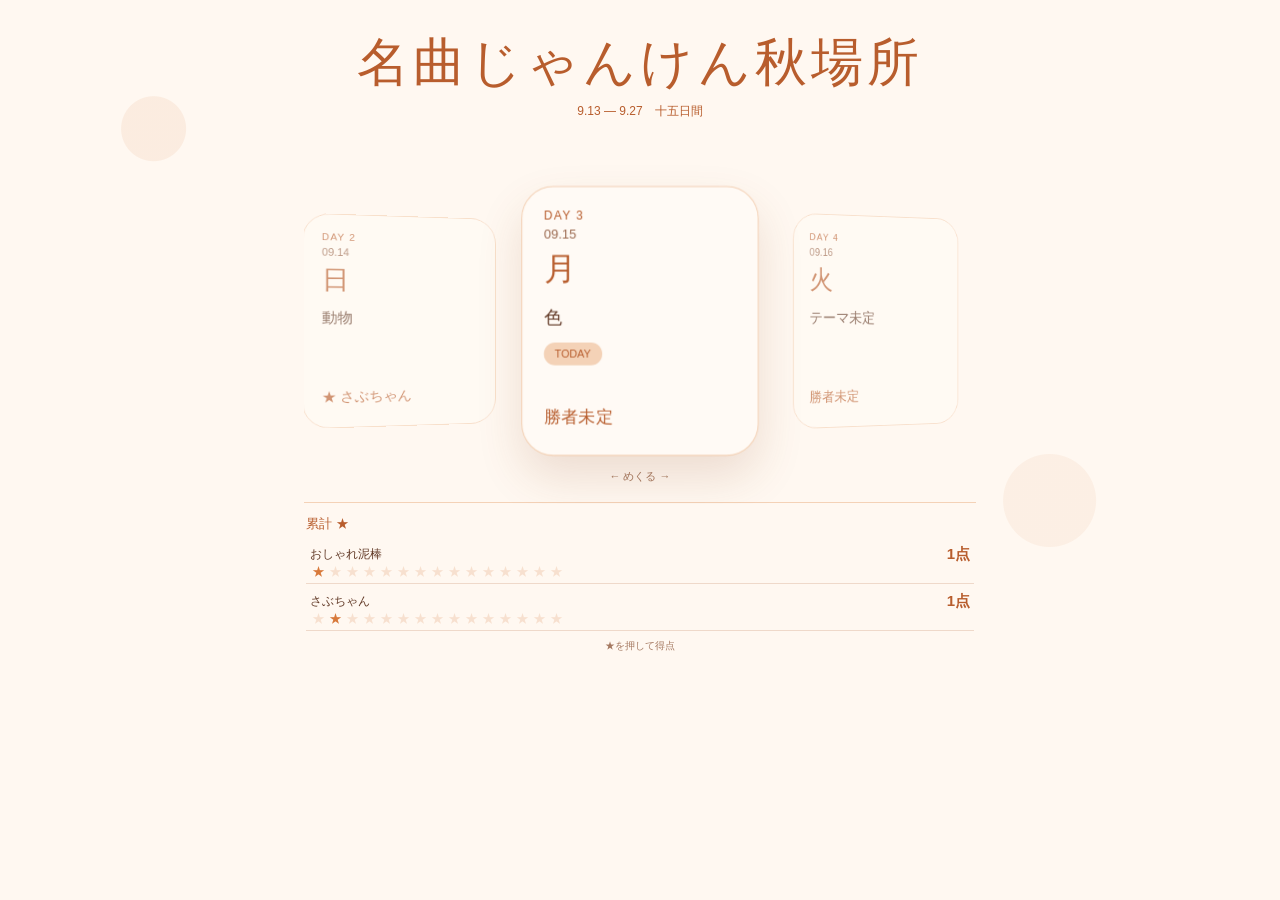
==== index.html @ 8433a8bd "ui: title as 名曲じゃんけん秋場所" ====
<!doctype html>
<html lang="ja">
<head>
<meta charset="utf-8"><meta name="viewport" content="width=device-width,initial-scale=1,viewport-fit=cover">
<meta name="theme-color" content="#d8793a"><link rel="manifest" href="./manifest.webmanifest">
<title>名曲じゃんけん秋場所</title>
<style>
:root{--kaki:#d8793a;--kaki2:#b85d2d;--kaki3:#f4d2b7;--paper:#fff8f1;--ink:#633b28}*{box-sizing:border-box}html,body{margin:0;min-height:100%;color:var(--ink);font-family:ui-rounded,"Hiragino Maru Gothic ProN","Yu Gothic",sans-serif;background:var(--paper)}body{background-image:radial-gradient(circle at 12% 18%,#d8793a18 0 32px,transparent 33px),radial-gradient(circle at 82% 70%,#d8793a12 0 46px,transparent 47px)}header{text-align:center;padding:28px 16px 8px}h1{margin:0;font-size:clamp(30px,7vw,52px);font-weight:400;letter-spacing:.08em;color:var(--kaki2)}header p{margin:5px 0;color:var(--kaki2);font-size:12px}.wrap{max-width:700px;margin:auto;padding:8px 14px 50px}.belt{display:flex;gap:18px;overflow-x:auto;scroll-snap-type:x mandatory;padding:55px calc(50% - 110px) 58px;scrollbar-width:none;perspective:900px;overscroll-behavior-x:contain}.belt::-webkit-scrollbar{display:none}.day{position:relative;flex:0 0 220px;height:250px;scroll-snap-align:center;border:1px solid var(--kaki3);border-radius:30px;background:#fffaf5;padding:20px;transform:scale(.66) rotateY(24deg);opacity:.35;transition:transform .4s cubic-bezier(.2,.8,.2,1),opacity .4s,box-shadow .4s;transform-origin:center}.day.active{transform:scale(1.08) rotateY(0deg);opacity:1;box-shadow:0 20px 42px #8b4a2828;z-index:3}.day.near{transform:scale(.84) rotateY(14deg);opacity:.65}.day.left{transform:scale(.72) rotateY(28deg);opacity:.42}.day.right{transform:scale(.72) rotateY(-28deg);opacity:.42}.daynum{font-size:11px;color:var(--kaki2);letter-spacing:.12em}.num{font-size:12px;color:#9c6a50;margin-top:5px}.date{font-size:30px;margin:5px 0;color:var(--kaki2)}.theme{font-size:17px;margin-top:12px}.winner{position:absolute;bottom:24px;color:var(--kaki2)}.badge{display:inline-block;margin-top:12px;padding:5px 10px;border-radius:99px;background:var(--kaki3);color:var(--kaki2);font-size:10px}.hint{text-align:center;font-size:11px;color:#a57961;margin-top:-35px}.panel{margin:18px 0 0;border-top:1px solid var(--kaki3);padding:12px 2px}.panel h2{font-size:13px;font-weight:500;margin:0 0 7px;color:var(--kaki2)}.score{display:flex;flex-direction:column;gap:3px}.person{display:grid;grid-template-columns:1fr auto;align-items:center;border-bottom:1px solid #efd9ca;padding:5px 4px;background:transparent}.top{display:contents}.name{font-size:12px}.total{font-size:15px;color:var(--kaki2)}.stars{grid-column:1 / -1;display:flex;gap:0;margin-top:1px}.star{border:0;background:none;color:var(--kaki);font-size:13px;line-height:1;padding:0 2px;cursor:pointer;opacity:.18}.star.on{opacity:1}.panel>.hint{margin-top:8px;font-size:10px}@media(max-width:600px){.belt{padding-left:calc(50% - 105px);padding-right:calc(50% - 105px)}.day{flex-basis:210px;height:235px}}
</style></head>
<body><header><h1>名曲じゃんけん秋場所</h1><p>9.13 — 9.27　十五日間</p></header>
<main class="wrap"><section><div class="belt" id="belt"></div><div class="hint">← めくる →</div></section><section class="panel"><h2>累計 ★</h2><div class="score" id="score"></div><div class="hint">★を押して得点</div></section></main>
<script>
const DAYURL='./data/days.csv',PARTURL='./data/participants.csv',STARURL='./data/stars.csv';let days=[],parts=[],stars=[];let today=new Date('2026-09-15T00:00:00+09:00');
function localDate(s){return new Date(s+'T00:00:00+09:00')}
function csv(t){const lines=t.trim().split(/\r?\n/);const keys=lines.shift().split(',');return lines.map(l=>{const v=l.split(',');return Object.fromEntries(keys.map((k,i)=>[k,v[i]??'']))})}
async function load(){const [d,p,s]=await Promise.all([fetch(DAYURL).then(r=>r.text()),fetch(PARTURL).then(r=>r.text()),fetch(STARURL).then(r=>r.text())]);days=csv(d);parts=csv(p);stars=csv(s).map(x=>({...x,points:+x.points}));render()}
function activeIndex(){return Math.max(0,Math.min(days.length-1,Math.round((today-localDate('2026-09-13'))/86400000)))}
function render(){const belt=document.querySelector('#belt');belt.innerHTML='';days.forEach((d,i)=>{const e=document.createElement('article');e.className='day';e.dataset.i=i;e.innerHTML=`<div class="daynum">DAY ${d.day}</div><div class="num">${d.date.slice(5).replace('-','.')}</div><div class="date">${localDate(d.date).toLocaleDateString('ja-JP',{weekday:'short'})}</div><div class="theme">${d.theme||'テーマ未定'}</div><div class="winner">${d.winner?'★ '+d.winner:'勝者未定'}</div>${i===activeIndex()?'<span class="badge">TODAY</span>':''}`;belt.append(e)});setupBelt();renderScores()}
function setupBelt(){const belt=document.querySelector('#belt');const cards=[...belt.children];const focus=()=>{const mid=belt.scrollLeft+belt.clientWidth/2;let best=0,dist=Infinity;cards.forEach((c,i)=>{const x=c.offsetLeft+c.offsetWidth/2,d=Math.abs(x-mid);if(d<dist){dist=d;best=i}});cards.forEach((c,i)=>{c.classList.toggle('active',i===best);c.classList.toggle('near',Math.abs(i-best)===1);c.classList.toggle('left',i<best-1);c.classList.toggle('right',i>best+1);if(i>=best-1&&i<=best+1)c.classList.remove('left','right')})};belt.addEventListener('scroll',()=>requestAnimationFrame(focus),{passive:true});setTimeout(()=>{cards[activeIndex()]?.scrollIntoView({behavior:'instant',inline:'center'});focus()},30)}
function renderScores(){const box=document.querySelector('#score');box.innerHTML='';const totals=parts.map(p=>{const mine=stars.filter(s=>s.participant_id===p.id&&s.points>0);return {...p,total:mine.reduce((a,s)=>a+s.points,0)}}).sort((a,b)=>b.total-a.total);totals.forEach(p=>{const el=document.createElement('div');el.className='person';const ss=days.map(d=>{const ok=localDate(d.date)>=localDate(p.joined)&&stars.some(s=>s.date===d.date&&s.participant_id===p.id&&s.points>0);return `<button class="star ${ok?'on':''}" data-id="${p.id}" data-date="${d.date}">★</button>`}).join('');el.innerHTML=`<div class="top"><span class="name">${p.name}</span><strong class="total">${p.total}点</strong></div><div class="stars">${ss}</div>`;box.append(el)});box.querySelectorAll('.star').forEach(b=>b.onclick=()=>toggleStar(b.dataset.id,b.dataset.date))}
function toggleStar(id,date){const idx=stars.findIndex(s=>s.participant_id===id&&s.date===date);if(idx>=0)stars[idx].points=stars[idx].points?0:1;else stars.push({participant_id:id,date,points:1});renderScores()}
if('serviceWorker'in navigator)navigator.serviceWorker.register('./sw.js');load();
</script></body></html>
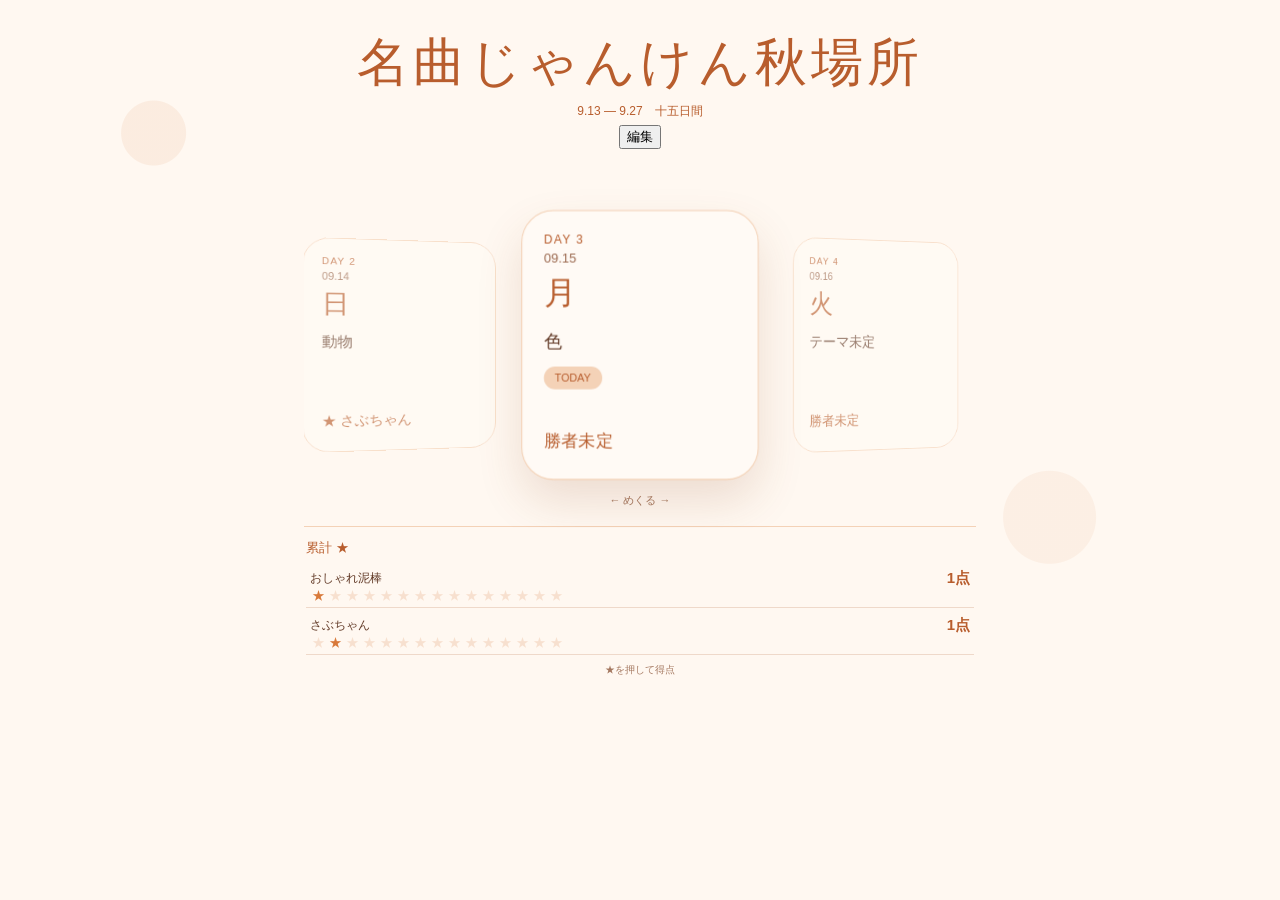
==== commit bfa68f2b: "feat: add editor UI" ====
--- a/index.html
+++ b/index.html
@@ -2,22 +2,24 @@
 <html lang="ja">
 <head>
 <meta charset="utf-8"><meta name="viewport" content="width=device-width,initial-scale=1,viewport-fit=cover">
-<meta name="theme-color" content="#d8793a"><link rel="manifest" href="./manifest.webmanifest">
+<meta name="theme-color" content="#d8793a"><link rel="manifest" href="./manifest.webmanifest"><link rel="stylesheet" href="./style.css">
 <title>名曲じゃんけん秋場所</title>
-<style>
-:root{--kaki:#d8793a;--kaki2:#b85d2d;--kaki3:#f4d2b7;--paper:#fff8f1;--ink:#633b28}*{box-sizing:border-box}html,body{margin:0;min-height:100%;color:var(--ink);font-family:ui-rounded,"Hiragino Maru Gothic ProN","Yu Gothic",sans-serif;background:var(--paper)}body{background-image:radial-gradient(circle at 12% 18%,#d8793a18 0 32px,transparent 33px),radial-gradient(circle at 82% 70%,#d8793a12 0 46px,transparent 47px)}header{text-align:center;padding:28px 16px 8px}h1{margin:0;font-size:clamp(30px,7vw,52px);font-weight:400;letter-spacing:.08em;color:var(--kaki2)}header p{margin:5px 0;color:var(--kaki2);font-size:12px}.wrap{max-width:700px;margin:auto;padding:8px 14px 50px}.belt{display:flex;gap:18px;overflow-x:auto;scroll-snap-type:x mandatory;padding:55px calc(50% - 110px) 58px;scrollbar-width:none;perspective:900px;overscroll-behavior-x:contain}.belt::-webkit-scrollbar{display:none}.day{position:relative;flex:0 0 220px;height:250px;scroll-snap-align:center;border:1px solid var(--kaki3);border-radius:30px;background:#fffaf5;padding:20px;transform:scale(.66) rotateY(24deg);opacity:.35;transition:transform .4s cubic-bezier(.2,.8,.2,1),opacity .4s,box-shadow .4s;transform-origin:center}.day.active{transform:scale(1.08) rotateY(0deg);opacity:1;box-shadow:0 20px 42px #8b4a2828;z-index:3}.day.near{transform:scale(.84) rotateY(14deg);opacity:.65}.day.left{transform:scale(.72) rotateY(28deg);opacity:.42}.day.right{transform:scale(.72) rotateY(-28deg);opacity:.42}.daynum{font-size:11px;color:var(--kaki2);letter-spacing:.12em}.num{font-size:12px;color:#9c6a50;margin-top:5px}.date{font-size:30px;margin:5px 0;color:var(--kaki2)}.theme{font-size:17px;margin-top:12px}.winner{position:absolute;bottom:24px;color:var(--kaki2)}.badge{display:inline-block;margin-top:12px;padding:5px 10px;border-radius:99px;background:var(--kaki3);color:var(--kaki2);font-size:10px}.hint{text-align:center;font-size:11px;color:#a57961;margin-top:-35px}.panel{margin:18px 0 0;border-top:1px solid var(--kaki3);padding:12px 2px}.panel h2{font-size:13px;font-weight:500;margin:0 0 7px;color:var(--kaki2)}.score{display:flex;flex-direction:column;gap:3px}.person{display:grid;grid-template-columns:1fr auto;align-items:center;border-bottom:1px solid #efd9ca;padding:5px 4px;background:transparent}.top{display:contents}.name{font-size:12px}.total{font-size:15px;color:var(--kaki2)}.stars{grid-column:1 / -1;display:flex;gap:0;margin-top:1px}.star{border:0;background:none;color:var(--kaki);font-size:13px;line-height:1;padding:0 2px;cursor:pointer;opacity:.18}.star.on{opacity:1}.panel>.hint{margin-top:8px;font-size:10px}@media(max-width:600px){.belt{padding-left:calc(50% - 105px);padding-right:calc(50% - 105px)}.day{flex-basis:210px;height:235px}}
-</style></head>
-<body><header><h1>名曲じゃんけん秋場所</h1><p>9.13 — 9.27　十五日間</p></header>
+</head>
+<body>
+<header><h1>名曲じゃんけん秋場所</h1><p>9.13 — 9.27　十五日間</p><button id="editOpen" class="edit-open">編集</button></header>
 <main class="wrap"><section><div class="belt" id="belt"></div><div class="hint">← めくる →</div></section><section class="panel"><h2>累計 ★</h2><div class="score" id="score"></div><div class="hint">★を押して得点</div></section></main>
-<script>
-const DAYURL='./data/days.csv',PARTURL='./data/participants.csv',STARURL='./data/stars.csv';let days=[],parts=[],stars=[];let today=new Date('2026-09-15T00:00:00+09:00');
-function localDate(s){return new Date(s+'T00:00:00+09:00')}
-function csv(t){const lines=t.trim().split(/\r?\n/);const keys=lines.shift().split(',');return lines.map(l=>{const v=l.split(',');return Object.fromEntries(keys.map((k,i)=>[k,v[i]??'']))})}
-async function load(){const [d,p,s]=await Promise.all([fetch(DAYURL).then(r=>r.text()),fetch(PARTURL).then(r=>r.text()),fetch(STARURL).then(r=>r.text())]);days=csv(d);parts=csv(p);stars=csv(s).map(x=>({...x,points:+x.points}));render()}
-function activeIndex(){return Math.max(0,Math.min(days.length-1,Math.round((today-localDate('2026-09-13'))/86400000)))}
-function render(){const belt=document.querySelector('#belt');belt.innerHTML='';days.forEach((d,i)=>{const e=document.createElement('article');e.className='day';e.dataset.i=i;e.innerHTML=`<div class="daynum">DAY ${d.day}</div><div class="num">${d.date.slice(5).replace('-','.')}</div><div class="date">${localDate(d.date).toLocaleDateString('ja-JP',{weekday:'short'})}</div><div class="theme">${d.theme||'テーマ未定'}</div><div class="winner">${d.winner?'★ '+d.winner:'勝者未定'}</div>${i===activeIndex()?'<span class="badge">TODAY</span>':''}`;belt.append(e)});setupBelt();renderScores()}
-function setupBelt(){const belt=document.querySelector('#belt');const cards=[...belt.children];const focus=()=>{const mid=belt.scrollLeft+belt.clientWidth/2;let best=0,dist=Infinity;cards.forEach((c,i)=>{const x=c.offsetLeft+c.offsetWidth/2,d=Math.abs(x-mid);if(d<dist){dist=d;best=i}});cards.forEach((c,i)=>{c.classList.toggle('active',i===best);c.classList.toggle('near',Math.abs(i-best)===1);c.classList.toggle('left',i<best-1);c.classList.toggle('right',i>best+1);if(i>=best-1&&i<=best+1)c.classList.remove('left','right')})};belt.addEventListener('scroll',()=>requestAnimationFrame(focus),{passive:true});setTimeout(()=>{cards[activeIndex()]?.scrollIntoView({behavior:'instant',inline:'center'});focus()},30)}
-function renderScores(){const box=document.querySelector('#score');box.innerHTML='';const totals=parts.map(p=>{const mine=stars.filter(s=>s.participant_id===p.id&&s.points>0);return {...p,total:mine.reduce((a,s)=>a+s.points,0)}}).sort((a,b)=>b.total-a.total);totals.forEach(p=>{const el=document.createElement('div');el.className='person';const ss=days.map(d=>{const ok=localDate(d.date)>=localDate(p.joined)&&stars.some(s=>s.date===d.date&&s.participant_id===p.id&&s.points>0);return `<button class="star ${ok?'on':''}" data-id="${p.id}" data-date="${d.date}">★</button>`}).join('');el.innerHTML=`<div class="top"><span class="name">${p.name}</span><strong class="total">${p.total}点</strong></div><div class="stars">${ss}</div>`;box.append(el)});box.querySelectorAll('.star').forEach(b=>b.onclick=()=>toggleStar(b.dataset.id,b.dataset.date))}
-function toggleStar(id,date){const idx=stars.findIndex(s=>s.participant_id===id&&s.date===date);if(idx>=0)stars[idx].points=stars[idx].points?0:1;else stars.push({participant_id:id,date,points:1});renderScores()}
-if('serviceWorker'in navigator)navigator.serviceWorker.register('./sw.js');load();
-</script></body></html>
+<div class="editor" id="editor" hidden>
+  <div class="editor-box">
+    <button id="editClose" class="close">×</button>
+    <h2>編集</h2>
+    <div id="login"><p>編集パスワード</p><input id="password" type="password" autocomplete="off" placeholder="pass"><button id="loginBtn">開く</button><p id="loginError" class="error"></p></div>
+    <div id="editForm" hidden>
+      <h3>十五日間</h3><div id="dayEdit"></div>
+      <h3>参加者</h3><div id="participantEdit"></div>
+      <div class="editor-actions"><button id="saveLocal">保存</button><button id="exportDays">days.csv</button><button id="exportParticipants">participants.csv</button><button id="exportStars">stars.csv</button></div>
+      <p class="editor-note">保存はこの端末のブラウザに反映します。GitHub上のCSVを直接変更する機能ではありません。</p>
+    </div>
+  </div>
+</div>
+<script src="./app.js"></script>
+</body></html>
--- a/style.css
+++ b/style.css
@@ -0,0 +1 @@
+:root{--kaki:#d8793a;--kaki2:#b85d2d;--kaki3:#f4d2b7;--paper:#fff8f1;--ink:#633b28}*{box-sizing:border-box}html,body{margin:0;min-height:100%;color:var(--ink);font-family:ui-rounded,"Hiragino Maru Gothic ProN","Yu Gothic",sans-serif;background:var(--paper)}body{background-image:radial-gradient(circle at 12% 18%,#d8793a18 0 32px,transparent 33px),radial-gradient(circle at 82% 70%,#d8793a12 0 46px,transparent 47px)}header{text-align:center;padding:28px 16px 8px}h1{margin:0;font-size:clamp(30px,7vw,52px);font-weight:400;letter-spacing:.08em;color:var(--kaki2)}header p{margin:5px 0;color:var(--kaki2);font-size:12px}.wrap{max-width:700px;margin:auto;padding:8px 14px 50px}.belt{display:flex;gap:18px;overflow-x:auto;scroll-snap-type:x mandatory;padding:55px calc(50% - 110px) 58px;scrollbar-width:none;perspective:900px;overscroll-behavior-x:contain}.belt::-webkit-scrollbar{display:none}.day{position:relative;flex:0 0 220px;height:250px;scroll-snap-align:center;border:1px solid var(--kaki3);border-radius:30px;background:#fffaf5;padding:20px;transform:scale(.66) rotateY(24deg);opacity:.35;transition:transform .4s cubic-bezier(.2,.8,.2,1),opacity .4s,box-shadow .4s;transform-origin:center}.day.active{transform:scale(1.08) rotateY(0deg);opacity:1;box-shadow:0 20px 42px #8b4a2828;z-index:3}.day.near{transform:scale(.84) rotateY(14deg);opacity:.65}.day.left{transform:scale(.72) rotateY(28deg);opacity:.42}.day.right{transform:scale(.72) rotateY(-28deg);opacity:.42}.daynum{font-size:11px;color:var(--kaki2);letter-spacing:.12em}.num{font-size:12px;color:#9c6a50;margin-top:5px}.date{font-size:30px;margin:5px 0;color:var(--kaki2)}.theme{font-size:17px;margin-top:12px}.winner{position:absolute;bottom:24px;color:var(--kaki2)}.badge{display:inline-block;margin-top:12px;padding:5px 10px;border-radius:99px;background:var(--kaki3);color:var(--kaki2);font-size:10px}.hint{text-align:center;font-size:11px;color:#a57961;margin-top:-35px}.panel{margin:18px 0 0;border-top:1px solid var(--kaki3);padding:12px 2px}.panel h2{font-size:13px;font-weight:500;margin:0 0 7px;color:var(--kaki2)}.score{display:flex;flex-direction:column;gap:3px}.person{display:grid;grid-template-columns:1fr auto;align-items:center;border-bottom:1px solid #efd9ca;padding:5px 4px;background:transparent}.top{display:contents}.name{font-size:12px}.total{font-size:15px;color:var(--kaki2)}.stars{grid-column:1 / -1;display:flex;gap:0;margin-top:1px}.star{border:0;background:none;color:var(--kaki);font-size:13px;line-height:1;padding:0 2px;cursor:pointer;opacity:.18}.star.on{opacity:1}.panel>.hint{margin-top:8px;font-size:10px}@media(max-width:600px){.belt{padding-left:calc(50% - 105px);padding-right:calc(50% - 105px)}.day{flex-basis:210px;height:235px}}
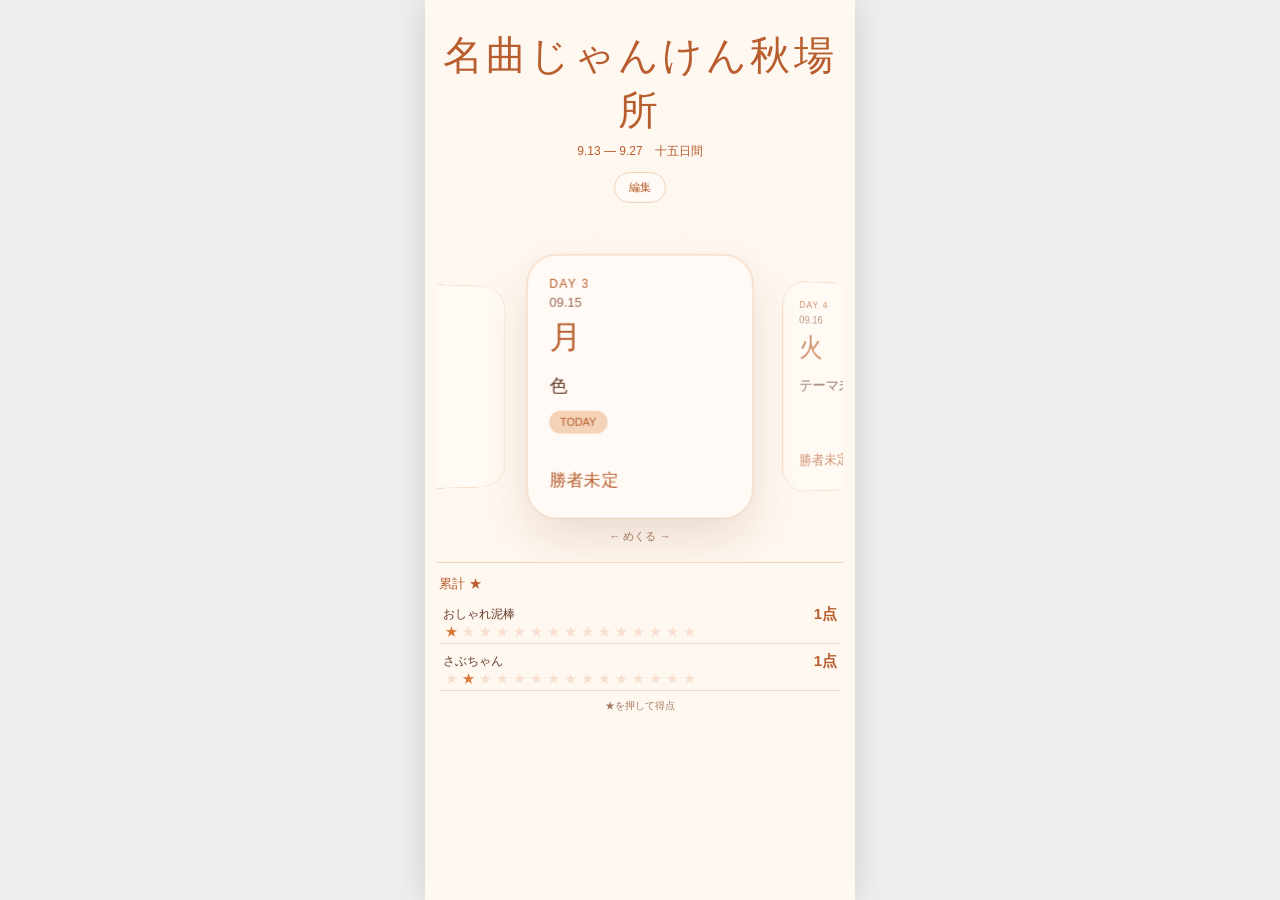
==== commit 49b2c6d8: "ui: mobile portrait site wrapper" ====
--- a/index.html
+++ b/index.html
@@ -5,21 +5,8 @@
 <meta name="theme-color" content="#d8793a"><link rel="manifest" href="./manifest.webmanifest"><link rel="stylesheet" href="./style.css">
 <title>名曲じゃんけん秋場所</title>
 </head>
-<body>
+<body><div class="site">
 <header><h1>名曲じゃんけん秋場所</h1><p>9.13 — 9.27　十五日間</p><button id="editOpen" class="edit-open">編集</button></header>
 <main class="wrap"><section><div class="belt" id="belt"></div><div class="hint">← めくる →</div></section><section class="panel"><h2>累計 ★</h2><div class="score" id="score"></div><div class="hint">★を押して得点</div></section></main>
-<div class="editor" id="editor" hidden>
-  <div class="editor-box">
-    <button id="editClose" class="close">×</button>
-    <h2>編集</h2>
-    <div id="login"><p>編集パスワード</p><input id="password" type="password" autocomplete="off" placeholder="pass"><button id="loginBtn">開く</button><p id="loginError" class="error"></p></div>
-    <div id="editForm" hidden>
-      <h3>十五日間</h3><div id="dayEdit"></div>
-      <h3>参加者</h3><div id="participantEdit"></div>
-      <div class="editor-actions"><button id="saveLocal">保存</button><button id="exportDays">days.csv</button><button id="exportParticipants">participants.csv</button><button id="exportStars">stars.csv</button></div>
-      <p class="editor-note">保存はこの端末のブラウザに反映します。GitHub上のCSVを直接変更する機能ではありません。</p>
-    </div>
-  </div>
-</div>
-<script src="./app.js"></script>
-</body></html>
+<div class="editor" id="editor" hidden><div class="editor-box"><button id="editClose" class="close">×</button><h2>編集</h2><div id="login"><p>編集パスワード</p><input id="password" type="password" autocomplete="off" placeholder="pass"><button id="loginBtn">開く</button><p id="loginError" class="error"></p></div><div id="editForm" hidden><h3>十五日間</h3><div id="dayEdit"></div><h3>参加者</h3><div id="participantEdit"></div><div class="editor-actions"><button id="saveLocal">保存</button><button id="exportDays">days.csv</button><button id="exportParticipants">participants.csv</button><button id="exportStars">stars.csv</button></div><p class="editor-note">保存はこの端末のブラウザに反映します。GitHub上のCSVを直接変更する機能ではありません。</p></div></div></div>
+</div><script src="./app.js"></script></body></html>
--- a/style.css
+++ b/style.css
@@ -1 +1 @@
-:root{--kaki:#d8793a;--kaki2:#b85d2d;--kaki3:#f4d2b7;--paper:#fff8f1;--ink:#633b28}*{box-sizing:border-box}html,body{margin:0;min-height:100%;color:var(--ink);font-family:ui-rounded,"Hiragino Maru Gothic ProN","Yu Gothic",sans-serif;background:var(--paper)}body{background-image:radial-gradient(circle at 12% 18%,#d8793a18 0 32px,transparent 33px),radial-gradient(circle at 82% 70%,#d8793a12 0 46px,transparent 47px)}header{text-align:center;padding:28px 16px 8px}h1{margin:0;font-size:clamp(30px,7vw,52px);font-weight:400;letter-spacing:.08em;color:var(--kaki2)}header p{margin:5px 0;color:var(--kaki2);font-size:12px}.wrap{max-width:700px;margin:auto;padding:8px 14px 50px}.belt{display:flex;gap:18px;overflow-x:auto;scroll-snap-type:x mandatory;padding:55px calc(50% - 110px) 58px;scrollbar-width:none;perspective:900px;overscroll-behavior-x:contain}.belt::-webkit-scrollbar{display:none}.day{position:relative;flex:0 0 220px;height:250px;scroll-snap-align:center;border:1px solid var(--kaki3);border-radius:30px;background:#fffaf5;padding:20px;transform:scale(.66) rotateY(24deg);opacity:.35;transition:transform .4s cubic-bezier(.2,.8,.2,1),opacity .4s,box-shadow .4s;transform-origin:center}.day.active{transform:scale(1.08) rotateY(0deg);opacity:1;box-shadow:0 20px 42px #8b4a2828;z-index:3}.day.near{transform:scale(.84) rotateY(14deg);opacity:.65}.day.left{transform:scale(.72) rotateY(28deg);opacity:.42}.day.right{transform:scale(.72) rotateY(-28deg);opacity:.42}.daynum{font-size:11px;color:var(--kaki2);letter-spacing:.12em}.num{font-size:12px;color:#9c6a50;margin-top:5px}.date{font-size:30px;margin:5px 0;color:var(--kaki2)}.theme{font-size:17px;margin-top:12px}.winner{position:absolute;bottom:24px;color:var(--kaki2)}.badge{display:inline-block;margin-top:12px;padding:5px 10px;border-radius:99px;background:var(--kaki3);color:var(--kaki2);font-size:10px}.hint{text-align:center;font-size:11px;color:#a57961;margin-top:-35px}.panel{margin:18px 0 0;border-top:1px solid var(--kaki3);padding:12px 2px}.panel h2{font-size:13px;font-weight:500;margin:0 0 7px;color:var(--kaki2)}.score{display:flex;flex-direction:column;gap:3px}.person{display:grid;grid-template-columns:1fr auto;align-items:center;border-bottom:1px solid #efd9ca;padding:5px 4px;background:transparent}.top{display:contents}.name{font-size:12px}.total{font-size:15px;color:var(--kaki2)}.stars{grid-column:1 / -1;display:flex;gap:0;margin-top:1px}.star{border:0;background:none;color:var(--kaki);font-size:13px;line-height:1;padding:0 2px;cursor:pointer;opacity:.18}.star.on{opacity:1}.panel>.hint{margin-top:8px;font-size:10px}@media(max-width:600px){.belt{padding-left:calc(50% - 105px);padding-right:calc(50% - 105px)}.day{flex-basis:210px;height:235px}}+:root{--kaki:#d8793a;--kaki2:#b85d2d;--kaki3:#f4d2b7;--paper:#fff8f1;--ink:#633b28}*{box-sizing:border-box}html,body{margin:0;min-height:100%;color:var(--ink);font-family:ui-rounded,"Hiragino Maru Gothic ProN","Yu Gothic",sans-serif;background:#eee}body{min-height:100vh;background:#eee}.site{width:100%;max-width:430px;min-height:100vh;margin:0 auto;background:var(--paper);box-shadow:0 0 30px #0002;overflow:hidden}header{text-align:center;padding:28px 16px 8px}h1{margin:0;font-size:clamp(30px,8vw,40px);font-weight:400;letter-spacing:.08em;color:var(--kaki2)}header p{margin:5px 0;color:var(--kaki2);font-size:12px}.edit-open,.editor button{border:1px solid var(--kaki3);border-radius:99px;background:#fffaf5;color:var(--kaki2);padding:7px 14px;cursor:pointer}.edit-open{margin-top:7px;font-size:11px}.wrap{width:100%;margin:auto;padding:8px 12px 50px}.belt{display:flex;gap:14px;overflow-x:auto;scroll-snap-type:x mandatory;padding:45px calc(50% - 105px) 52px;scrollbar-width:none;perspective:900px;overscroll-behavior-x:contain}.belt::-webkit-scrollbar{display:none}.day{position:relative;flex:0 0 210px;height:245px;scroll-snap-align:center;border:1px solid var(--kaki3);border-radius:28px;background:#fffaf5;padding:20px;transform:scale(.66) rotateY(24deg);opacity:.35;transition:transform .4s cubic-bezier(.2,.8,.2,1),opacity .4s,box-shadow .4s;transform-origin:center}.day.active{transform:scale(1.08) rotateY(0);opacity:1;box-shadow:0 20px 42px #8b4a2828;z-index:3}.day.near{transform:scale(.84) rotateY(14deg);opacity:.65}.day.left{transform:scale(.72) rotateY(28deg);opacity:.42}.day.right{transform:scale(.72) rotateY(-28deg);opacity:.42}.daynum{font-size:11px;color:var(--kaki2);letter-spacing:.12em}.num{font-size:12px;color:#9c6a50;margin-top:5px}.date{font-size:30px;margin:5px 0;color:var(--kaki2)}.theme{font-size:17px;margin-top:12px}.winner{position:absolute;bottom:24px;color:var(--kaki2)}.badge{display:inline-block;margin-top:12px;padding:5px 10px;border-radius:99px;background:var(--kaki3);color:var(--kaki2);font-size:10px}.hint{text-align:center;font-size:11px;color:#a57961;margin-top:-32px}.panel{margin:18px 0 0;border-top:1px solid var(--kaki3);padding:12px 2px}.panel h2{font-size:13px;font-weight:500;margin:0 0 7px;color:var(--kaki2)}.score{display:flex;flex-direction:column;gap:3px}.person{display:grid;grid-template-columns:1fr auto;align-items:center;border-bottom:1px solid #efd9ca;padding:5px 4px;background:transparent}.top{display:contents}.name{font-size:12px}.total{font-size:15px;color:var(--kaki2)}.stars{grid-column:1 / -1;display:flex;gap:0;margin-top:1px}.star{border:0;background:none;color:var(--kaki);font-size:13px;line-height:1;padding:0 2px;cursor:pointer;opacity:.18}.star.on{opacity:1}.panel>.hint{margin-top:8px;font-size:10px}.editor{position:fixed;inset:0;z-index:20;background:#633b2866;display:flex;align-items:flex-start;justify-content:center;padding:20px 10px;overflow:auto}.editor[hidden]{display:none}.editor-box{position:relative;width:min(430px,100%);max-height:calc(100vh - 40px);overflow:auto;border-radius:24px;background:var(--paper);padding:24px 14px 30px;box-shadow:0 20px 60px #633b2844}.editor-box h2{margin:0 0 16px;color:var(--kaki2)}.editor-box h3{font-size:14px;color:var(--kaki2);border-bottom:1px solid var(--kaki3);padding-bottom:5px}.close{position:absolute;right:14px;top:12px;font-size:20px!important;padding:2px 10px!important}.edit-row{display:grid;grid-template-columns:42px 125px 1fr 1fr;gap:5px;margin:5px 0}.edit-row input{min-width:0;border:1px solid var(--kaki3);border-radius:8px;padding:7px;background:#fffaf5;color:var(--ink)}.edit-row .small{font-size:11px;padding-top:8px}.participant-row{display:grid;grid-template-columns:35px 1fr 135px;gap:5px;margin:5px 0}.participant-row input{min-width:0;border:1px solid var(--kaki3);border-radius:8px;padding:7px;background:#fffaf5;color:var(--ink)}.editor-actions{display:flex;flex-wrap:wrap;gap:6px;margin-top:18px}.editor-note{font-size:10px;color:#9c6a50;line-height:1.6}.error{color:var(--kaki2);font-size:11px}@media(max-width:430px){body{background:var(--paper)}.site{box-shadow:none}}
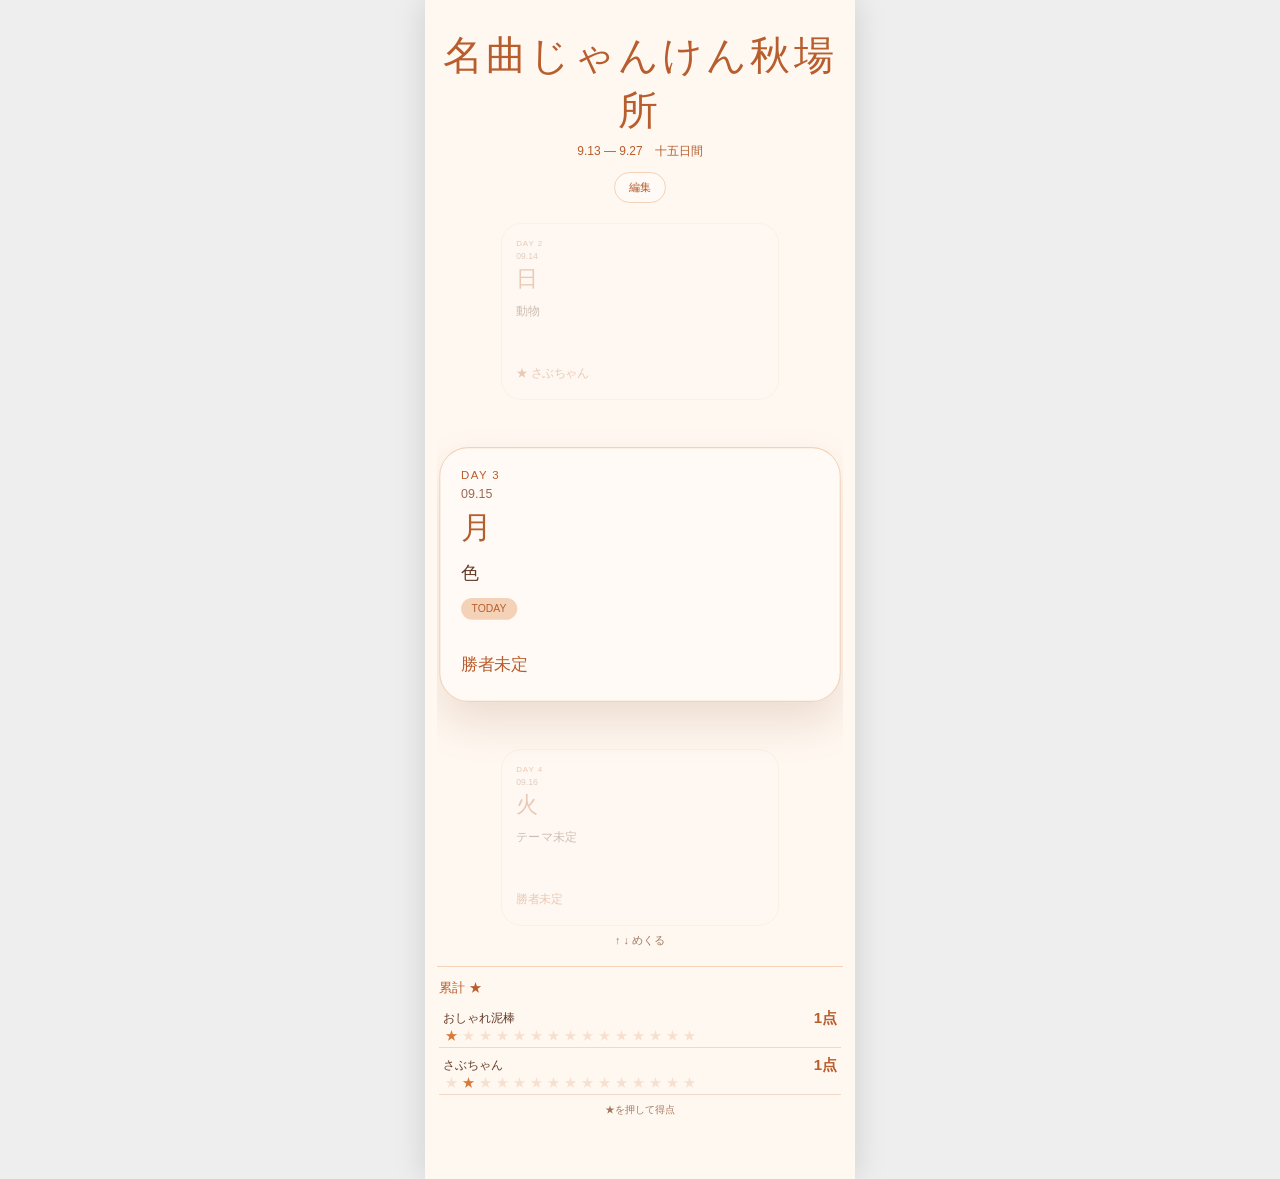
==== commit 4683494f: "design: make theme the visual focus" ====
--- a/index.html
+++ b/index.html
@@ -7,6 +7,6 @@
 </head>
 <body><div class="site">
 <header><h1>名曲じゃんけん秋場所</h1><p>9.13 — 9.27　十五日間</p><button id="editOpen" class="edit-open">編集</button></header>
-<main class="wrap"><section><div class="belt" id="belt"></div><div class="hint">← めくる →</div></section><section class="panel"><h2>累計 ★</h2><div class="score" id="score"></div><div class="hint">★を押して得点</div></section></main>
+<main class="wrap"><section><div class="belt" id="belt"></div><div class="hint">↑ ↓ めくる</div></section><section class="panel"><h2>累計 ★</h2><div class="score" id="score"></div><div class="hint">★を押して得点</div></section></main>
 <div class="editor" id="editor" hidden><div class="editor-box"><button id="editClose" class="close">×</button><h2>編集</h2><div id="login"><p>編集パスワード</p><input id="password" type="password" autocomplete="off" placeholder="pass"><button id="loginBtn">開く</button><p id="loginError" class="error"></p></div><div id="editForm" hidden><h3>十五日間</h3><div id="dayEdit"></div><h3>参加者</h3><div id="participantEdit"></div><div class="editor-actions"><button id="saveLocal">保存</button><button id="exportDays">days.csv</button><button id="exportParticipants">participants.csv</button><button id="exportStars">stars.csv</button></div><p class="editor-note">保存はこの端末のブラウザに反映します。GitHub上のCSVを直接変更する機能ではありません。</p></div></div></div>
 </div><script src="./app.js"></script></body></html>
--- a/style.css
+++ b/style.css
@@ -1 +1 @@
-:root{--kaki:#d8793a;--kaki2:#b85d2d;--kaki3:#f4d2b7;--paper:#fff8f1;--ink:#633b28}*{box-sizing:border-box}html,body{margin:0;min-height:100%;color:var(--ink);font-family:ui-rounded,"Hiragino Maru Gothic ProN","Yu Gothic",sans-serif;background:#eee}body{min-height:100vh;background:#eee}.site{width:100%;max-width:430px;min-height:100vh;margin:0 auto;background:var(--paper);box-shadow:0 0 30px #0002;overflow:hidden}header{text-align:center;padding:28px 16px 8px}h1{margin:0;font-size:clamp(30px,8vw,40px);font-weight:400;letter-spacing:.08em;color:var(--kaki2)}header p{margin:5px 0;color:var(--kaki2);font-size:12px}.edit-open,.editor button{border:1px solid var(--kaki3);border-radius:99px;background:#fffaf5;color:var(--kaki2);padding:7px 14px;cursor:pointer}.edit-open{margin-top:7px;font-size:11px}.wrap{width:100%;margin:auto;padding:8px 12px 50px}.belt{display:flex;gap:14px;overflow-x:auto;scroll-snap-type:x mandatory;padding:45px calc(50% - 105px) 52px;scrollbar-width:none;perspective:900px;overscroll-behavior-x:contain}.belt::-webkit-scrollbar{display:none}.day{position:relative;flex:0 0 210px;height:245px;scroll-snap-align:center;border:1px solid var(--kaki3);border-radius:28px;background:#fffaf5;padding:20px;transform:scale(.66) rotateY(24deg);opacity:.35;transition:transform .4s cubic-bezier(.2,.8,.2,1),opacity .4s,box-shadow .4s;transform-origin:center}.day.active{transform:scale(1.08) rotateY(0);opacity:1;box-shadow:0 20px 42px #8b4a2828;z-index:3}.day.near{transform:scale(.84) rotateY(14deg);opacity:.65}.day.left{transform:scale(.72) rotateY(28deg);opacity:.42}.day.right{transform:scale(.72) rotateY(-28deg);opacity:.42}.daynum{font-size:11px;color:var(--kaki2);letter-spacing:.12em}.num{font-size:12px;color:#9c6a50;margin-top:5px}.date{font-size:30px;margin:5px 0;color:var(--kaki2)}.theme{font-size:17px;margin-top:12px}.winner{position:absolute;bottom:24px;color:var(--kaki2)}.badge{display:inline-block;margin-top:12px;padding:5px 10px;border-radius:99px;background:var(--kaki3);color:var(--kaki2);font-size:10px}.hint{text-align:center;font-size:11px;color:#a57961;margin-top:-32px}.panel{margin:18px 0 0;border-top:1px solid var(--kaki3);padding:12px 2px}.panel h2{font-size:13px;font-weight:500;margin:0 0 7px;color:var(--kaki2)}.score{display:flex;flex-direction:column;gap:3px}.person{display:grid;grid-template-columns:1fr auto;align-items:center;border-bottom:1px solid #efd9ca;padding:5px 4px;background:transparent}.top{display:contents}.name{font-size:12px}.total{font-size:15px;color:var(--kaki2)}.stars{grid-column:1 / -1;display:flex;gap:0;margin-top:1px}.star{border:0;background:none;color:var(--kaki);font-size:13px;line-height:1;padding:0 2px;cursor:pointer;opacity:.18}.star.on{opacity:1}.panel>.hint{margin-top:8px;font-size:10px}.editor{position:fixed;inset:0;z-index:20;background:#633b2866;display:flex;align-items:flex-start;justify-content:center;padding:20px 10px;overflow:auto}.editor[hidden]{display:none}.editor-box{position:relative;width:min(430px,100%);max-height:calc(100vh - 40px);overflow:auto;border-radius:24px;background:var(--paper);padding:24px 14px 30px;box-shadow:0 20px 60px #633b2844}.editor-box h2{margin:0 0 16px;color:var(--kaki2)}.editor-box h3{font-size:14px;color:var(--kaki2);border-bottom:1px solid var(--kaki3);padding-bottom:5px}.close{position:absolute;right:14px;top:12px;font-size:20px!important;padding:2px 10px!important}.edit-row{display:grid;grid-template-columns:42px 125px 1fr 1fr;gap:5px;margin:5px 0}.edit-row input{min-width:0;border:1px solid var(--kaki3);border-radius:8px;padding:7px;background:#fffaf5;color:var(--ink)}.edit-row .small{font-size:11px;padding-top:8px}.participant-row{display:grid;grid-template-columns:35px 1fr 135px;gap:5px;margin:5px 0}.participant-row input{min-width:0;border:1px solid var(--kaki3);border-radius:8px;padding:7px;background:#fffaf5;color:var(--ink)}.editor-actions{display:flex;flex-wrap:wrap;gap:6px;margin-top:18px}.editor-note{font-size:10px;color:#9c6a50;line-height:1.6}.error{color:var(--kaki2);font-size:11px}@media(max-width:430px){body{background:var(--paper)}.site{box-shadow:none}}+:root{--kaki:#d8793a;--kaki2:#b85d2d;--kaki3:#f4d2b7;--paper:#fff8f1;--ink:#633b28}*{box-sizing:border-box}html,body{margin:0;min-height:100%;color:var(--ink);font-family:ui-rounded,"Hiragino Maru Gothic ProN","Yu Gothic",sans-serif;background:#eee}body{min-height:100vh;background:#eee}.site{width:100%;max-width:430px;min-height:100vh;margin:0 auto;background:var(--paper);box-shadow:0 0 30px #0002;overflow:hidden}header{text-align:center;padding:28px 16px 8px}h1{margin:0;font-size:clamp(30px,8vw,40px);font-weight:400;letter-spacing:.08em;color:var(--kaki2)}header p{margin:5px 0;color:var(--kaki2);font-size:12px}.edit-open,.editor button{border:1px solid var(--kaki3);border-radius:99px;background:#fffaf5;color:var(--kaki2);padding:7px 14px;cursor:pointer}.edit-open{margin-top:7px;font-size:11px}.wrap{width:100%;margin:auto;padding:8px 12px 50px}.belt{position:relative;display:flex;flex-direction:column;gap:18px;height:calc(100vh - 190px);min-height:430px;overflow-y:auto;overflow-x:hidden;scroll-snap-type:y mandatory;padding:calc(50% - 100px) 10px;scrollbar-width:none;overscroll-behavior-y:contain;touch-action:pan-y}.belt::-webkit-scrollbar{display:none}.day{position:relative;flex:0 0 245px;width:100%;scroll-snap-align:center;border:1px solid var(--kaki3);border-radius:28px;background:#fffaf5;padding:20px;transform:scale(.72) translateY(0);opacity:.3;transition:transform .35s cubic-bezier(.2,.8,.2,1),opacity .35s,box-shadow .35s;transform-origin:center;cursor:grab;user-select:none;-webkit-user-select:none}.dragging .day{cursor:grabbing}.day.active{transform:scale(1.04);opacity:1;box-shadow:0 20px 42px #8b4a2828;z-index:3}.day.near{transform:scale(.86);opacity:.62}.day.left,.day.right{transform:scale(.72);opacity:.32}.daynum{font-size:11px;color:var(--kaki2);letter-spacing:.12em}.num{font-size:12px;color:#9c6a50;margin-top:5px}.date{font-size:30px;margin:5px 0;color:var(--kaki2)}.theme{font-size:17px;margin-top:12px}.winner{position:absolute;bottom:24px;color:var(--kaki2)}.badge{display:inline-block;margin-top:12px;padding:5px 10px;border-radius:99px;background:var(--kaki3);color:var(--kaki2);font-size:10px}.hint{text-align:center;font-size:11px;color:#a57961;margin-top:4px}.panel{margin:18px 0 0;border-top:1px solid var(--kaki3);padding:12px 2px}.panel h2{font-size:13px;font-weight:500;margin:0 0 7px;color:var(--kaki2)}.score{display:flex;flex-direction:column;gap:3px}.person{display:grid;grid-template-columns:1fr auto;align-items:center;border-bottom:1px solid #efd9ca;padding:5px 4px;background:transparent}.top{display:contents}.name{font-size:12px}.total{font-size:15px;color:var(--kaki2)}.stars{grid-column:1 / -1;display:flex;gap:0;margin-top:1px}.star{border:0;background:none;color:var(--kaki);font-size:13px;line-height:1;padding:0 2px;cursor:pointer;opacity:.18}.star.on{opacity:1}.panel>.hint{margin-top:8px;font-size:10px}.editor{position:fixed;inset:0;z-index:20;background:#633b2866;display:flex;align-items:flex-start;justify-content:center;padding:20px 10px;overflow:auto}.editor[hidden]{display:none}.editor-box{position:relative;width:min(430px,100%);max-height:calc(100vh - 40px);overflow:auto;border-radius:24px;background:var(--paper);padding:24px 14px 30px;box-shadow:0 20px 60px #633b2844}.editor-box h2{margin:0 0 16px;color:var(--kaki2)}.editor-box h3{font-size:14px;color:var(--kaki2);border-bottom:1px solid var(--kaki3);padding-bottom:5px}.close{position:absolute;right:14px;top:12px;font-size:20px!important;padding:2px 10px!important}.edit-row{display:grid;grid-template-columns:42px 125px 1fr 1fr;gap:5px;margin:5px 0}.edit-row input{min-width:0;border:1px solid var(--kaki3);border-radius:8px;padding:7px;background:#fffaf5;color:var(--ink)}.edit-row .small{font-size:11px;padding-top:8px}.participant-row{display:grid;grid-template-columns:35px 1fr 135px;gap:5px;margin:5px 0}.participant-row input{min-width:0;border:1px solid var(--kaki3);border-radius:8px;padding:7px;background:#fffaf5;color:var(--ink)}.editor-actions{display:flex;flex-wrap:wrap;gap:6px;margin-top:18px}.editor-note{font-size:10px;color:#9c6a50;line-height:1.6}.error{color:var(--kaki2);font-size:11px}@media(max-width:430px){body{background:var(--paper)}.site{box-shadow:none}}
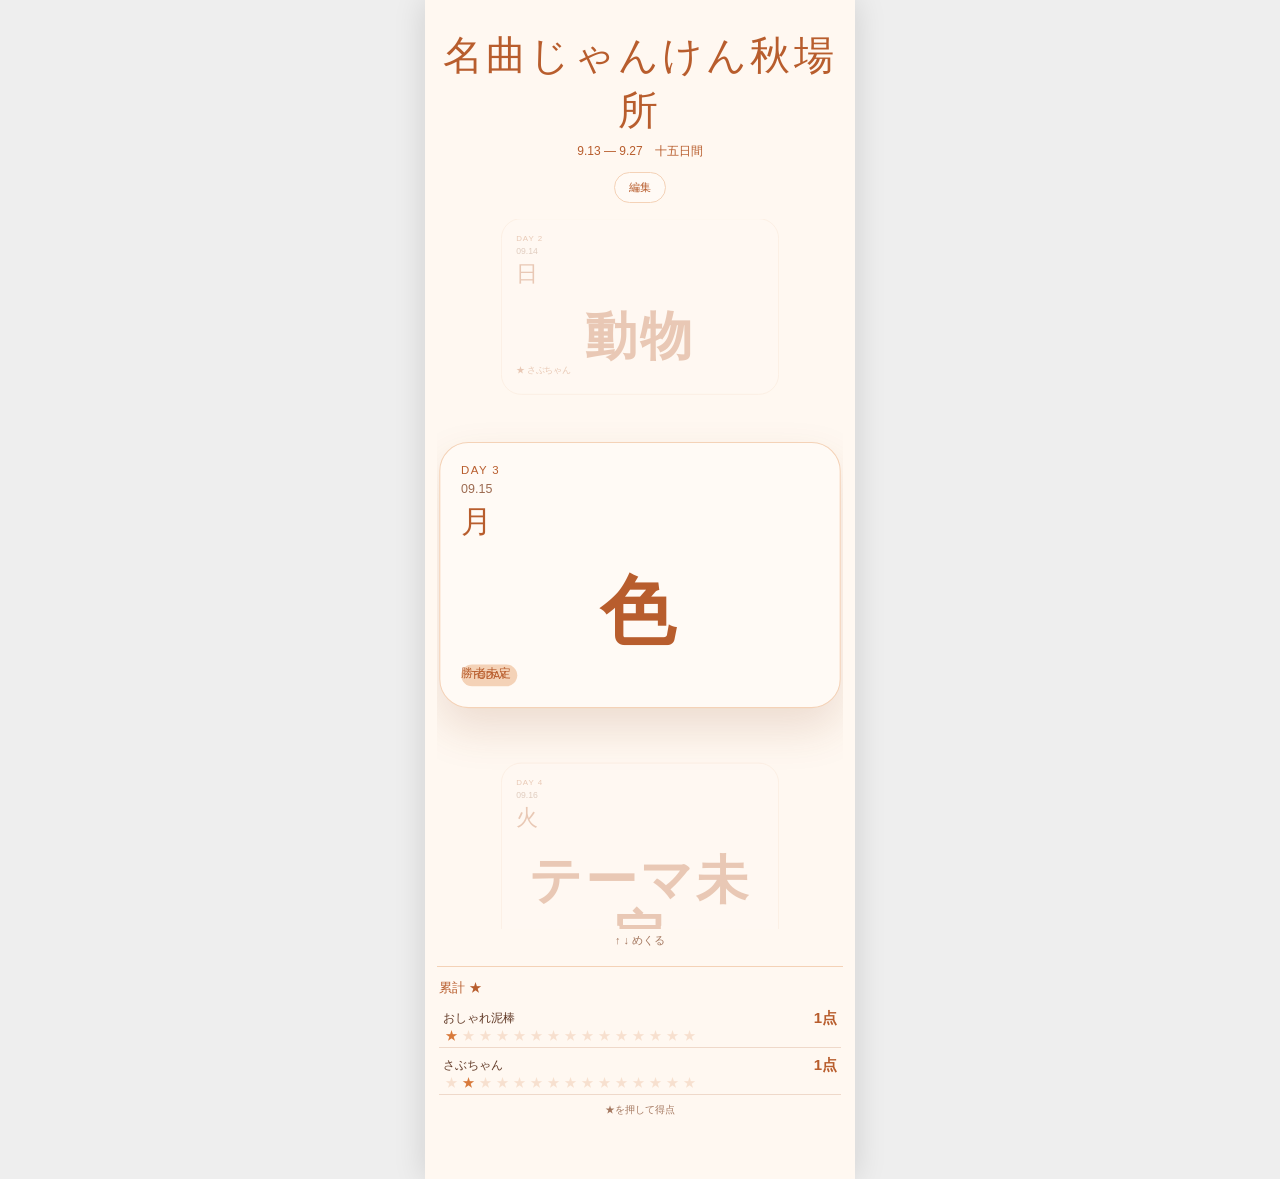
==== commit 739f254c: "feat: add participant registration to editor" ====
--- a/index.html
+++ b/index.html
@@ -8,5 +8,5 @@
 <body><div class="site">
 <header><h1>名曲じゃんけん秋場所</h1><p>9.13 — 9.27　十五日間</p><button id="editOpen" class="edit-open">編集</button></header>
 <main class="wrap"><section><div class="belt" id="belt"></div><div class="hint">↑ ↓ めくる</div></section><section class="panel"><h2>累計 ★</h2><div class="score" id="score"></div><div class="hint">★を押して得点</div></section></main>
-<div class="editor" id="editor" hidden><div class="editor-box"><button id="editClose" class="close">×</button><h2>編集</h2><div id="login"><p>編集パスワード</p><input id="password" type="password" autocomplete="off" placeholder="pass"><button id="loginBtn">開く</button><p id="loginError" class="error"></p></div><div id="editForm" hidden><h3>十五日間</h3><div id="dayEdit"></div><h3>参加者</h3><div id="participantEdit"></div><div class="editor-actions"><button id="saveLocal">保存</button><button id="exportDays">days.csv</button><button id="exportParticipants">participants.csv</button><button id="exportStars">stars.csv</button></div><p class="editor-note">保存はこの端末のブラウザに反映します。GitHub上のCSVを直接変更する機能ではありません。</p></div></div></div>
+<div class="editor" id="editor" hidden><div class="editor-box"><button id="editClose" class="close">×</button><h2>編集</h2><div id="login"><p>編集パスワード</p><input id="password" type="password" autocomplete="off" placeholder="pass"><button id="loginBtn">開く</button><p id="loginError" class="error"></p></div><div id="editForm" hidden><h3>十五日間</h3><div id="dayEdit"></div><h3>参加者</h3><div id="participantEdit"></div><div class="participant-add"><input id="newParticipantName" placeholder="参加者名"><input id="newParticipantJoined" type="date"><button id="addParticipant">＋ 参加者を登録</button></div><div id="participantError" class="error"></div><div class="editor-actions"><button id="saveLocal">保存</button><button id="exportDays">days.csv</button><button id="exportParticipants">participants.csv</button><button id="exportStars">stars.csv</button></div><p class="editor-note">保存はこの端末のブラウザに反映します。GitHub上のCSVを直接変更する機能ではありません。</p></div></div></div>
 </div><script src="./app.js"></script></body></html>
--- a/style.css
+++ b/style.css
@@ -1 +1 @@
-:root{--kaki:#d8793a;--kaki2:#b85d2d;--kaki3:#f4d2b7;--paper:#fff8f1;--ink:#633b28}*{box-sizing:border-box}html,body{margin:0;min-height:100%;color:var(--ink);font-family:ui-rounded,"Hiragino Maru Gothic ProN","Yu Gothic",sans-serif;background:#eee}body{min-height:100vh;background:#eee}.site{width:100%;max-width:430px;min-height:100vh;margin:0 auto;background:var(--paper);box-shadow:0 0 30px #0002;overflow:hidden}header{text-align:center;padding:28px 16px 8px}h1{margin:0;font-size:clamp(30px,8vw,40px);font-weight:400;letter-spacing:.08em;color:var(--kaki2)}header p{margin:5px 0;color:var(--kaki2);font-size:12px}.edit-open,.editor button{border:1px solid var(--kaki3);border-radius:99px;background:#fffaf5;color:var(--kaki2);padding:7px 14px;cursor:pointer}.edit-open{margin-top:7px;font-size:11px}.wrap{width:100%;margin:auto;padding:8px 12px 50px}.belt{position:relative;display:flex;flex-direction:column;gap:18px;height:calc(100vh - 190px);min-height:430px;overflow-y:auto;overflow-x:hidden;scroll-snap-type:y mandatory;padding:calc(50% - 100px) 10px;scrollbar-width:none;overscroll-behavior-y:contain;touch-action:pan-y}.belt::-webkit-scrollbar{display:none}.day{position:relative;flex:0 0 245px;width:100%;scroll-snap-align:center;border:1px solid var(--kaki3);border-radius:28px;background:#fffaf5;padding:20px;transform:scale(.72) translateY(0);opacity:.3;transition:transform .35s cubic-bezier(.2,.8,.2,1),opacity .35s,box-shadow .35s;transform-origin:center;cursor:grab;user-select:none;-webkit-user-select:none}.dragging .day{cursor:grabbing}.day.active{transform:scale(1.04);opacity:1;box-shadow:0 20px 42px #8b4a2828;z-index:3}.day.near{transform:scale(.86);opacity:.62}.day.left,.day.right{transform:scale(.72);opacity:.32}.daynum{font-size:11px;color:var(--kaki2);letter-spacing:.12em}.num{font-size:12px;color:#9c6a50;margin-top:5px}.date{font-size:30px;margin:5px 0;color:var(--kaki2)}.theme{font-size:17px;margin-top:12px}.winner{position:absolute;bottom:24px;color:var(--kaki2)}.badge{display:inline-block;margin-top:12px;padding:5px 10px;border-radius:99px;background:var(--kaki3);color:var(--kaki2);font-size:10px}.hint{text-align:center;font-size:11px;color:#a57961;margin-top:4px}.panel{margin:18px 0 0;border-top:1px solid var(--kaki3);padding:12px 2px}.panel h2{font-size:13px;font-weight:500;margin:0 0 7px;color:var(--kaki2)}.score{display:flex;flex-direction:column;gap:3px}.person{display:grid;grid-template-columns:1fr auto;align-items:center;border-bottom:1px solid #efd9ca;padding:5px 4px;background:transparent}.top{display:contents}.name{font-size:12px}.total{font-size:15px;color:var(--kaki2)}.stars{grid-column:1 / -1;display:flex;gap:0;margin-top:1px}.star{border:0;background:none;color:var(--kaki);font-size:13px;line-height:1;padding:0 2px;cursor:pointer;opacity:.18}.star.on{opacity:1}.panel>.hint{margin-top:8px;font-size:10px}.editor{position:fixed;inset:0;z-index:20;background:#633b2866;display:flex;align-items:flex-start;justify-content:center;padding:20px 10px;overflow:auto}.editor[hidden]{display:none}.editor-box{position:relative;width:min(430px,100%);max-height:calc(100vh - 40px);overflow:auto;border-radius:24px;background:var(--paper);padding:24px 14px 30px;box-shadow:0 20px 60px #633b2844}.editor-box h2{margin:0 0 16px;color:var(--kaki2)}.editor-box h3{font-size:14px;color:var(--kaki2);border-bottom:1px solid var(--kaki3);padding-bottom:5px}.close{position:absolute;right:14px;top:12px;font-size:20px!important;padding:2px 10px!important}.edit-row{display:grid;grid-template-columns:42px 125px 1fr 1fr;gap:5px;margin:5px 0}.edit-row input{min-width:0;border:1px solid var(--kaki3);border-radius:8px;padding:7px;background:#fffaf5;color:var(--ink)}.edit-row .small{font-size:11px;padding-top:8px}.participant-row{display:grid;grid-template-columns:35px 1fr 135px;gap:5px;margin:5px 0}.participant-row input{min-width:0;border:1px solid var(--kaki3);border-radius:8px;padding:7px;background:#fffaf5;color:var(--ink)}.editor-actions{display:flex;flex-wrap:wrap;gap:6px;margin-top:18px}.editor-note{font-size:10px;color:#9c6a50;line-height:1.6}.error{color:var(--kaki2);font-size:11px}@media(max-width:430px){body{background:var(--paper)}.site{box-shadow:none}}+:root{--kaki:#d8793a;--kaki2:#b85d2d;--kaki3:#f4d2b7;--paper:#fff8f1;--ink:#633b28}*{box-sizing:border-box}html,body{margin:0;min-height:100%;color:var(--ink);font-family:ui-rounded,"Hiragino Maru Gothic ProN","Yu Gothic",sans-serif;background:#eee}body{min-height:100vh;background:#eee}.site{width:100%;max-width:430px;min-height:100vh;margin:0 auto;background:var(--paper);box-shadow:0 0 30px #0002;overflow:hidden}header{text-align:center;padding:28px 16px 8px}h1{margin:0;font-size:clamp(30px,8vw,40px);font-weight:400;letter-spacing:.08em;color:var(--kaki2)}header p{margin:5px 0;color:var(--kaki2);font-size:12px}.edit-open,.editor button{border:1px solid var(--kaki3);border-radius:99px;background:#fffaf5;color:var(--kaki2);padding:7px 14px;cursor:pointer}.edit-open{margin-top:7px;font-size:11px}.wrap{width:100%;margin:auto;padding:8px 12px 50px}.belt{position:relative;display:flex;flex-direction:column;gap:18px;height:calc(100vh - 190px);min-height:430px;overflow-y:auto;overflow-x:hidden;scroll-snap-type:y mandatory;padding:calc(50% - 100px) 10px;scrollbar-width:none;overscroll-behavior-y:contain;touch-action:pan-y}.belt::-webkit-scrollbar{display:none}.day{position:relative;flex:0 0 245px;width:100%;scroll-snap-align:center;border:1px solid var(--kaki3);border-radius:28px;background:#fffaf5;padding:20px;transform:scale(.72);opacity:.3;transition:transform .35s cubic-bezier(.2,.8,.2,1),opacity .35s,box-shadow .35s;transform-origin:center;cursor:grab;user-select:none;-webkit-user-select:none}.dragging .day{cursor:grabbing}.day.active{transform:scale(1.04);opacity:1;box-shadow:0 20px 42px #8b4a2828;z-index:3}.day.near{transform:scale(.86);opacity:.62}.day.left,.day.right{transform:scale(.72);opacity:.32}.daynum{font-size:11px;color:var(--kaki2);letter-spacing:.12em}.num{font-size:12px;color:#9c6a50;margin-top:5px}.date{font-size:30px;margin:5px 0;color:var(--kaki2)}.theme{font-size:clamp(44px,14vw,72px);font-weight:800;line-height:1.05;letter-spacing:.06em;margin-top:28px;color:var(--kaki2);text-align:center;overflow-wrap:anywhere}.winner{position:absolute;bottom:24px;color:var(--kaki2);font-size:12px}.badge{display:inline-block;margin-top:12px;padding:5px 10px;border-radius:99px;background:var(--kaki3);color:var(--kaki2);font-size:10px}.hint{text-align:center;font-size:11px;color:#a57961;margin-top:4px}.panel{margin:18px 0 0;border-top:1px solid var(--kaki3);padding:12px 2px}.panel h2{font-size:13px;font-weight:500;margin:0 0 7px;color:var(--kaki2)}.score{display:flex;flex-direction:column;gap:3px}.person{display:grid;grid-template-columns:1fr auto;align-items:center;border-bottom:1px solid #efd9ca;padding:5px 4px;background:transparent}.top{display:contents}.name{font-size:12px}.total{font-size:15px;color:var(--kaki2)}.stars{grid-column:1 / -1;display:flex;gap:0;margin-top:1px}.star{border:0;background:none;color:var(--kaki);font-size:13px;line-height:1;padding:0 2px;cursor:pointer;opacity:.18}.star.on{opacity:1}.panel>.hint{margin-top:8px;font-size:10px}.editor{position:fixed;inset:0;z-index:20;background:#633b2866;display:flex;align-items:flex-start;justify-content:center;padding:20px 10px;overflow:auto}.editor[hidden]{display:none}.editor-box{position:relative;width:min(430px,100%);max-height:calc(100vh - 40px);overflow:auto;border-radius:24px;background:var(--paper);padding:24px 14px 30px;box-shadow:0 20px 60px #633b2844}.editor-box h2{margin:0 0 16px;color:var(--kaki2)}.editor-box h3{font-size:14px;color:var(--kaki2);border-bottom:1px solid var(--kaki3);padding-bottom:5px}.close{position:absolute;right:14px;top:12px;font-size:20px!important;padding:2px 10px!important}.edit-row{display:grid;grid-template-columns:42px 125px 1fr 1fr;gap:5px;margin:5px 0}.edit-row input{min-width:0;border:1px solid var(--kaki3);border-radius:8px;padding:7px;background:#fffaf5;color:var(--ink)}.edit-row .small{font-size:11px;padding-top:8px}.participant-row{display:grid;grid-template-columns:35px 1fr 135px;gap:5px;margin:5px 0}.participant-row input{min-width:0;border:1px solid var(--kaki3);border-radius:8px;padding:7px;background:#fffaf5;color:var(--ink)}.editor-actions{display:flex;flex-wrap:wrap;gap:6px;margin-top:18px}.editor-note{font-size:10px;color:#9c6a50;line-height:1.6}.error{color:var(--kaki2);font-size:11px}@media(max-width:430px){body{background:var(--paper)}.site{box-shadow:none}}
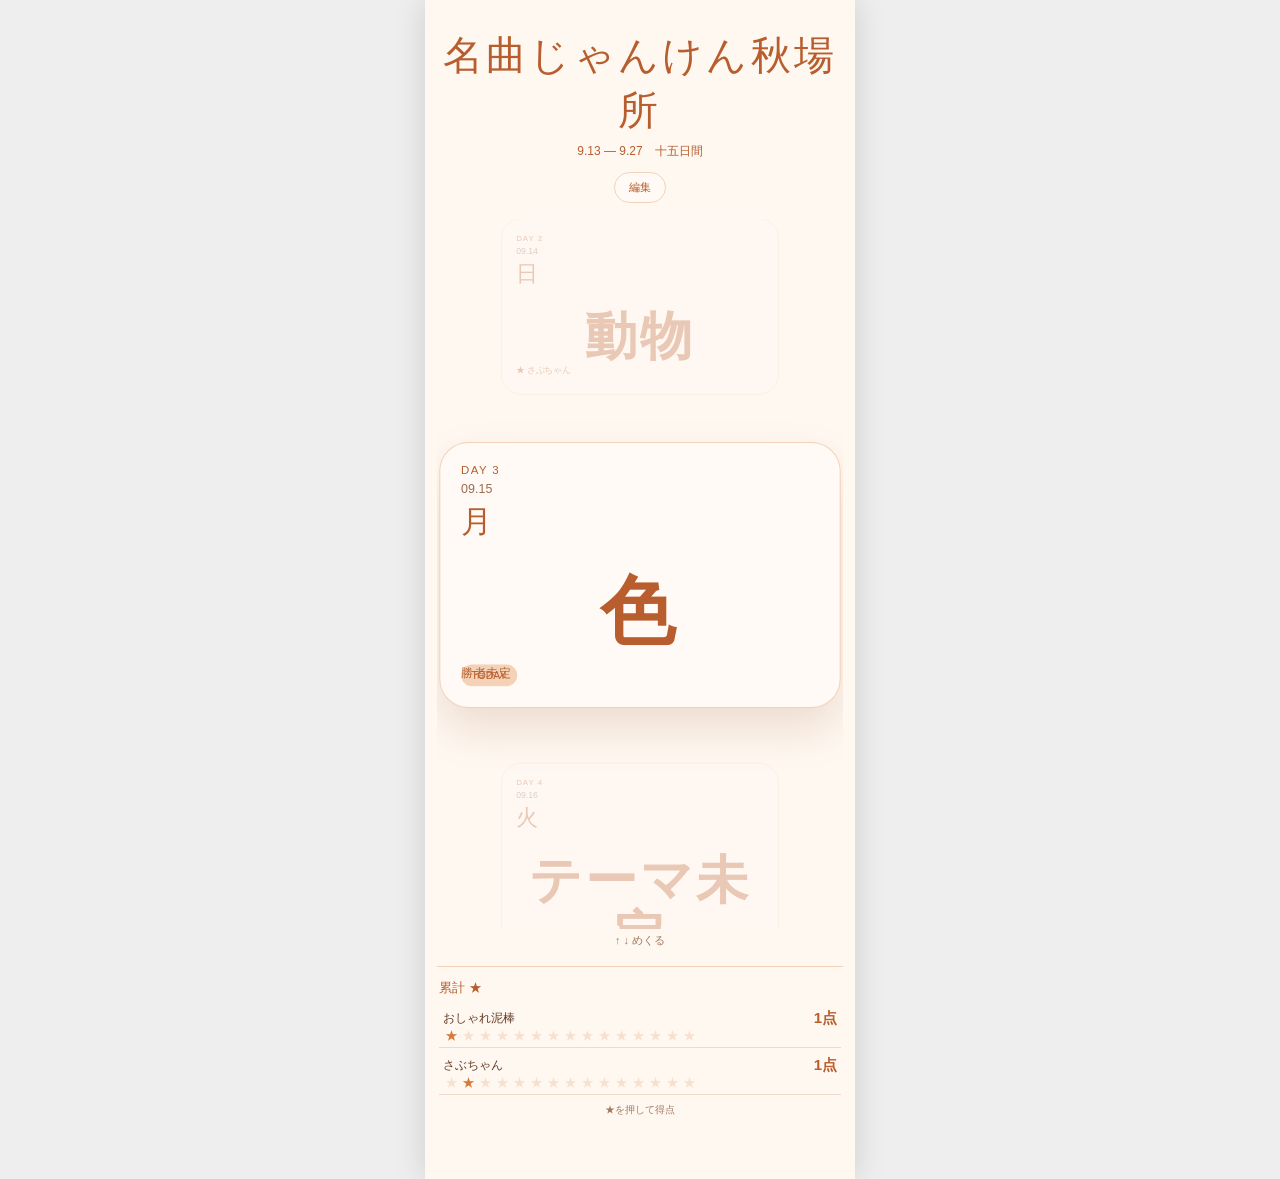
==== commit b1c2dd2a: "design: split title into two lines" ====
--- a/index.html
+++ b/index.html
@@ -3,10 +3,10 @@
 <head>
 <meta charset="utf-8"><meta name="viewport" content="width=device-width,initial-scale=1,viewport-fit=cover">
 <meta name="theme-color" content="#d8793a"><link rel="manifest" href="./manifest.webmanifest"><link rel="stylesheet" href="./style.css">
-<title>名曲じゃんけん秋場所</title>
+<title>名曲じゃんけん 秋場所</title>
 </head>
 <body><div class="site">
-<header><h1>名曲じゃんけん秋場所</h1><p>9.13 — 9.27　十五日間</p><button id="editOpen" class="edit-open">編集</button></header>
+<header><h1><span>名曲じゃんけん</span><span>秋場所</span></h1><p>9.13 — 9.27　十五日間</p><button id="editOpen" class="edit-open">編集</button></header>
 <main class="wrap"><section><div class="belt" id="belt"></div><div class="hint">↑ ↓ めくる</div></section><section class="panel"><h2>累計 ★</h2><div class="score" id="score"></div><div class="hint">★を押して得点</div></section></main>
 <div class="editor" id="editor" hidden><div class="editor-box"><button id="editClose" class="close">×</button><h2>編集</h2><div id="login"><p>編集パスワード</p><input id="password" type="password" autocomplete="off" placeholder="pass"><button id="loginBtn">開く</button><p id="loginError" class="error"></p></div><div id="editForm" hidden><h3>十五日間</h3><div id="dayEdit"></div><h3>参加者</h3><div id="participantEdit"></div><div class="participant-add"><input id="newParticipantName" placeholder="参加者名"><input id="newParticipantJoined" type="date"><button id="addParticipant">＋ 参加者を登録</button></div><div id="participantError" class="error"></div><div class="editor-actions"><button id="saveLocal">保存</button><button id="exportDays">days.csv</button><button id="exportParticipants">participants.csv</button><button id="exportStars">stars.csv</button></div><p class="editor-note">保存はこの端末のブラウザに反映します。GitHub上のCSVを直接変更する機能ではありません。</p></div></div></div>
 </div><script src="./app.js"></script></body></html>
--- a/style.css
+++ b/style.css
@@ -1 +1 @@
-:root{--kaki:#d8793a;--kaki2:#b85d2d;--kaki3:#f4d2b7;--paper:#fff8f1;--ink:#633b28}*{box-sizing:border-box}html,body{margin:0;min-height:100%;color:var(--ink);font-family:ui-rounded,"Hiragino Maru Gothic ProN","Yu Gothic",sans-serif;background:#eee}body{min-height:100vh;background:#eee}.site{width:100%;max-width:430px;min-height:100vh;margin:0 auto;background:var(--paper);box-shadow:0 0 30px #0002;overflow:hidden}header{text-align:center;padding:28px 16px 8px}h1{margin:0;font-size:clamp(30px,8vw,40px);font-weight:400;letter-spacing:.08em;color:var(--kaki2)}header p{margin:5px 0;color:var(--kaki2);font-size:12px}.edit-open,.editor button{border:1px solid var(--kaki3);border-radius:99px;background:#fffaf5;color:var(--kaki2);padding:7px 14px;cursor:pointer}.edit-open{margin-top:7px;font-size:11px}.wrap{width:100%;margin:auto;padding:8px 12px 50px}.belt{position:relative;display:flex;flex-direction:column;gap:18px;height:calc(100vh - 190px);min-height:430px;overflow-y:auto;overflow-x:hidden;scroll-snap-type:y mandatory;padding:calc(50% - 100px) 10px;scrollbar-width:none;overscroll-behavior-y:contain;touch-action:pan-y}.belt::-webkit-scrollbar{display:none}.day{position:relative;flex:0 0 245px;width:100%;scroll-snap-align:center;border:1px solid var(--kaki3);border-radius:28px;background:#fffaf5;padding:20px;transform:scale(.72);opacity:.3;transition:transform .35s cubic-bezier(.2,.8,.2,1),opacity .35s,box-shadow .35s;transform-origin:center;cursor:grab;user-select:none;-webkit-user-select:none}.dragging .day{cursor:grabbing}.day.active{transform:scale(1.04);opacity:1;box-shadow:0 20px 42px #8b4a2828;z-index:3}.day.near{transform:scale(.86);opacity:.62}.day.left,.day.right{transform:scale(.72);opacity:.32}.daynum{font-size:11px;color:var(--kaki2);letter-spacing:.12em}.num{font-size:12px;color:#9c6a50;margin-top:5px}.date{font-size:30px;margin:5px 0;color:var(--kaki2)}.theme{font-size:clamp(44px,14vw,72px);font-weight:800;line-height:1.05;letter-spacing:.06em;margin-top:28px;color:var(--kaki2);text-align:center;overflow-wrap:anywhere}.winner{position:absolute;bottom:24px;color:var(--kaki2);font-size:12px}.badge{display:inline-block;margin-top:12px;padding:5px 10px;border-radius:99px;background:var(--kaki3);color:var(--kaki2);font-size:10px}.hint{text-align:center;font-size:11px;color:#a57961;margin-top:4px}.panel{margin:18px 0 0;border-top:1px solid var(--kaki3);padding:12px 2px}.panel h2{font-size:13px;font-weight:500;margin:0 0 7px;color:var(--kaki2)}.score{display:flex;flex-direction:column;gap:3px}.person{display:grid;grid-template-columns:1fr auto;align-items:center;border-bottom:1px solid #efd9ca;padding:5px 4px;background:transparent}.top{display:contents}.name{font-size:12px}.total{font-size:15px;color:var(--kaki2)}.stars{grid-column:1 / -1;display:flex;gap:0;margin-top:1px}.star{border:0;background:none;color:var(--kaki);font-size:13px;line-height:1;padding:0 2px;cursor:pointer;opacity:.18}.star.on{opacity:1}.panel>.hint{margin-top:8px;font-size:10px}.editor{position:fixed;inset:0;z-index:20;background:#633b2866;display:flex;align-items:flex-start;justify-content:center;padding:20px 10px;overflow:auto}.editor[hidden]{display:none}.editor-box{position:relative;width:min(430px,100%);max-height:calc(100vh - 40px);overflow:auto;border-radius:24px;background:var(--paper);padding:24px 14px 30px;box-shadow:0 20px 60px #633b2844}.editor-box h2{margin:0 0 16px;color:var(--kaki2)}.editor-box h3{font-size:14px;color:var(--kaki2);border-bottom:1px solid var(--kaki3);padding-bottom:5px}.close{position:absolute;right:14px;top:12px;font-size:20px!important;padding:2px 10px!important}.edit-row{display:grid;grid-template-columns:42px 125px 1fr 1fr;gap:5px;margin:5px 0}.edit-row input{min-width:0;border:1px solid var(--kaki3);border-radius:8px;padding:7px;background:#fffaf5;color:var(--ink)}.edit-row .small{font-size:11px;padding-top:8px}.participant-row{display:grid;grid-template-columns:35px 1fr 135px;gap:5px;margin:5px 0}.participant-row input{min-width:0;border:1px solid var(--kaki3);border-radius:8px;padding:7px;background:#fffaf5;color:var(--ink)}.editor-actions{display:flex;flex-wrap:wrap;gap:6px;margin-top:18px}.editor-note{font-size:10px;color:#9c6a50;line-height:1.6}.error{color:var(--kaki2);font-size:11px}@media(max-width:430px){body{background:var(--paper)}.site{box-shadow:none}}+:root{--kaki:#d8793a;--kaki2:#b85d2d;--kaki3:#f4d2b7;--paper:#fff8f1;--ink:#633b28}*{box-sizing:border-box}html,body{margin:0;min-height:100%;color:var(--ink);font-family:ui-rounded,"Hiragino Maru Gothic ProN","Yu Gothic",sans-serif;background:#eee}body{min-height:100vh;background:#eee}.site{width:100%;max-width:430px;min-height:100vh;margin:0 auto;background:var(--paper);box-shadow:0 0 30px #0002;overflow:hidden}header{text-align:center;padding:28px 16px 8px}h1{margin:0;font-size:clamp(30px,8vw,40px);font-weight:400;letter-spacing:.08em;color:var(--kaki2)}header p{margin:5px 0;color:var(--kaki2);font-size:12px}.edit-open,.editor button{border:1px solid var(--kaki3);border-radius:99px;background:#fffaf5;color:var(--kaki2);padding:7px 14px;cursor:pointer}.edit-open{margin-top:7px;font-size:11px}.wrap{width:100%;margin:auto;padding:8px 12px 50px}.belt{position:relative;display:flex;flex-direction:column;gap:18px;height:calc(100vh - 190px);min-height:430px;overflow-y:auto;overflow-x:hidden;scroll-snap-type:y mandatory;padding:calc(50% - 100px) 10px;scrollbar-width:none;overscroll-behavior-y:contain;touch-action:pan-y}.belt::-webkit-scrollbar{display:none}.day{position:relative;flex:0 0 245px;width:100%;scroll-snap-align:center;border:1px solid var(--kaki3);border-radius:28px;background:#fffaf5;padding:20px;transform:scale(.72);opacity:.3;transition:transform .35s cubic-bezier(.2,.8,.2,1),opacity .35s,box-shadow .35s;transform-origin:center;cursor:grab;user-select:none;-webkit-user-select:none}.dragging .day{cursor:grabbing}.day.active{transform:scale(1.04);opacity:1;box-shadow:0 20px 42px #8b4a2828;z-index:3}.day.near{transform:scale(.86);opacity:.62}.day.left,.day.right{transform:scale(.72);opacity:.32}.daynum{font-size:11px;color:var(--kaki2);letter-spacing:.12em}.num{font-size:12px;color:#9c6a50;margin-top:5px}.date{font-size:30px;margin:5px 0;color:var(--kaki2)}.theme{font-size:clamp(44px,14vw,72px);font-weight:800;line-height:1.05;letter-spacing:.06em;margin-top:28px;color:var(--kaki2);text-align:center;overflow-wrap:anywhere}.winner{position:absolute;bottom:24px;color:var(--kaki2);font-size:12px}.badge{display:inline-block;margin-top:12px;padding:5px 10px;border-radius:99px;background:var(--kaki3);color:var(--kaki2);font-size:10px}.hint{text-align:center;font-size:11px;color:#a57961;margin-top:4px}.panel{margin:18px 0 0;border-top:1px solid var(--kaki3);padding:12px 2px}.panel h2{font-size:13px;font-weight:500;margin:0 0 7px;color:var(--kaki2)}.score{display:flex;flex-direction:column;gap:3px}.person{display:grid;grid-template-columns:1fr auto;align-items:center;border-bottom:1px solid #efd9ca;padding:5px 4px;background:transparent}.top{display:contents}.name{font-size:12px}.total{font-size:15px;color:var(--kaki2)}.stars{grid-column:1 / -1;display:flex;gap:0;margin-top:1px}.star{border:0;background:none;color:var(--kaki);font-size:13px;line-height:1;padding:0 2px;cursor:pointer;opacity:.18}.star.on{opacity:1}.panel>.hint{margin-top:8px;font-size:10px}.editor{position:fixed;inset:0;z-index:20;background:#633b2866;display:flex;align-items:flex-start;justify-content:center;padding:20px 10px;overflow:auto}.editor[hidden]{display:none}.editor-box{position:relative;width:min(430px,100%);max-height:calc(100vh - 40px);overflow:auto;border-radius:24px;background:var(--paper);padding:24px 14px 30px;box-shadow:0 20px 60px #633b2844}.editor-box h2{margin:0 0 16px;color:var(--kaki2)}.editor-box h3{font-size:14px;color:var(--kaki2);border-bottom:1px solid var(--kaki3);padding-bottom:5px}.close{position:absolute;right:14px;top:12px;font-size:20px!important;padding:2px 10px!important}.edit-row{display:grid;grid-template-columns:42px 125px 1fr 1fr;gap:5px;margin:5px 0}.edit-row input{min-width:0;border:1px solid var(--kaki3);border-radius:8px;padding:7px;background:#fffaf5;color:var(--ink)}.edit-row .small{font-size:11px;padding-top:8px}.participant-row{display:grid;grid-template-columns:35px 1fr 135px;gap:5px;margin:5px 0}.participant-row input,.participant-add input{min-width:0;border:1px solid var(--kaki3);border-radius:8px;padding:7px;background:#fffaf5;color:var(--ink)}.participant-add{display:grid;grid-template-columns:1fr 135px auto;gap:5px;margin:10px 0 4px}.participant-add button{white-space:nowrap}.participant-add input[type=date]{font-size:12px}.editor-actions{display:flex;flex-wrap:wrap;gap:6px;margin-top:18px}.editor-note{font-size:10px;color:#9c6a50;line-height:1.6}.error{color:var(--kaki2);font-size:11px}@media(max-width:430px){body{background:var(--paper)}.site{box-shadow:none}.participant-add{grid-template-columns:1fr 1fr}.participant-add button{grid-column:1 / -1}}
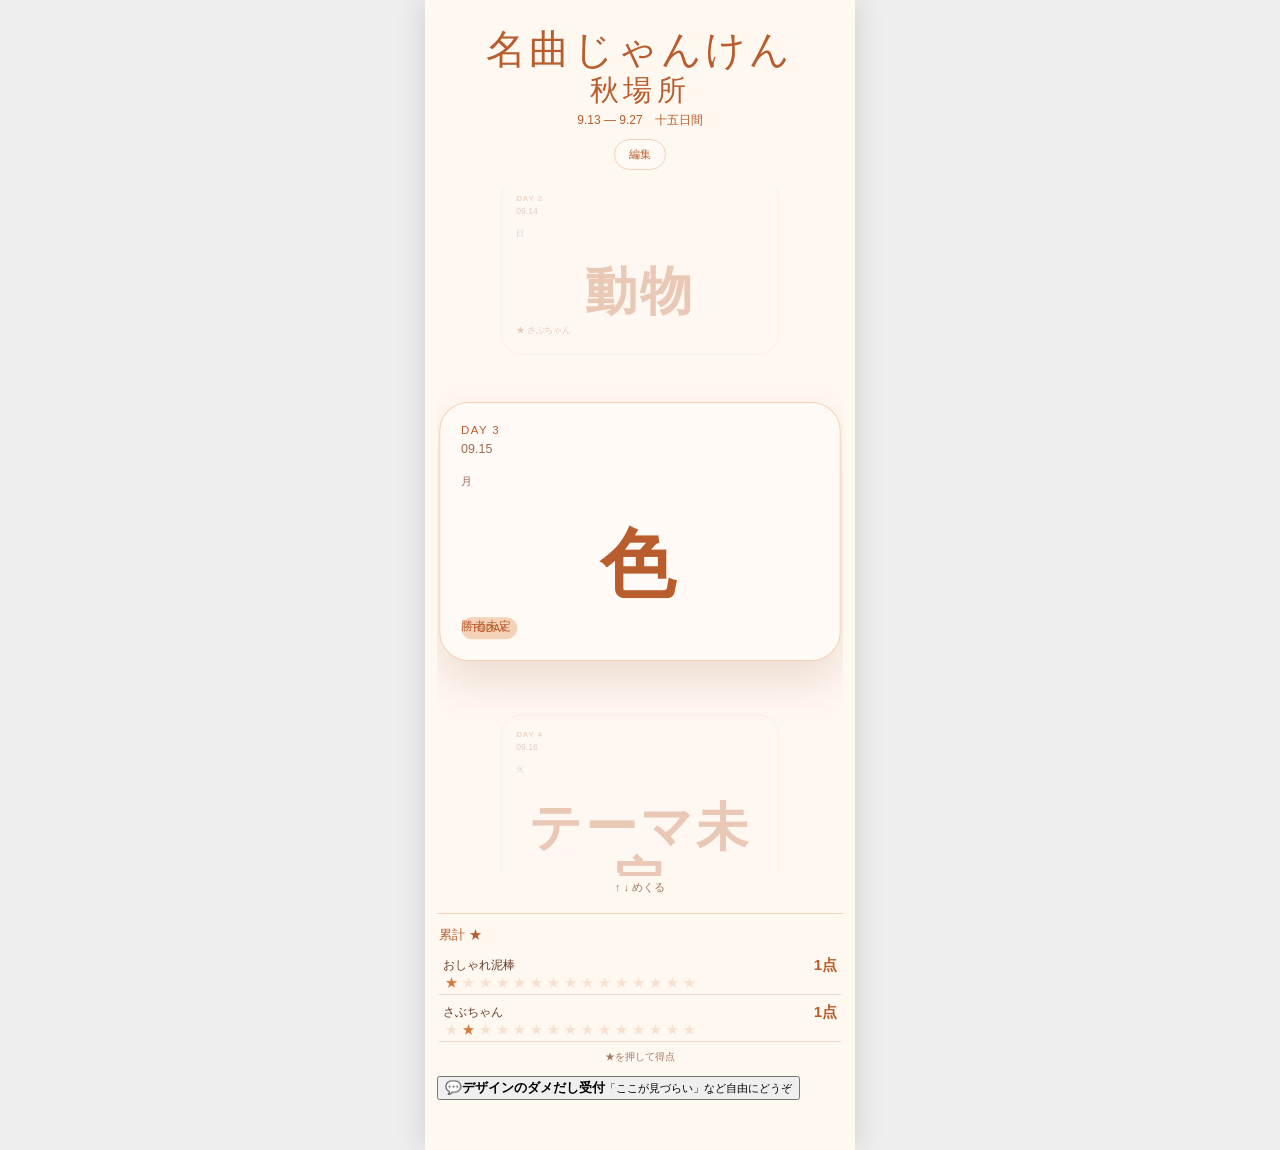
==== commit 3596b222: "feat: add design feedback bubble" ====
--- a/index.html
+++ b/index.html
@@ -7,6 +7,6 @@
 </head>
 <body><div class="site">
 <header><h1><span>名曲じゃんけん</span><span>秋場所</span></h1><p>9.13 — 9.27　十五日間</p><button id="editOpen" class="edit-open">編集</button></header>
-<main class="wrap"><section><div class="belt" id="belt"></div><div class="hint">↑ ↓ めくる</div></section><section class="panel"><h2>累計 ★</h2><div class="score" id="score"></div><div class="hint">★を押して得点</div></section></main>
+<main class="wrap"><section><div class="belt" id="belt"></div><div class="hint">↑ ↓ めくる</div></section><section class="panel"><h2>累計 ★</h2><div class="score" id="score"></div><div class="hint">★を押して得点</div></section><button id="feedbackOpen" class="feedback-bubble" type="button"><span>💬</span><strong>デザインのダメだし受付</strong><small>「ここが見づらい」など自由にどうぞ</small></button></main>
 <div class="editor" id="editor" hidden><div class="editor-box"><button id="editClose" class="close">×</button><h2>編集</h2><div id="login"><p>編集パスワード</p><input id="password" type="password" autocomplete="off" placeholder="pass"><button id="loginBtn">開く</button><p id="loginError" class="error"></p></div><div id="editForm" hidden><h3>十五日間</h3><div id="dayEdit"></div><h3>参加者</h3><div id="participantEdit"></div><div class="participant-add"><input id="newParticipantName" placeholder="参加者名"><input id="newParticipantJoined" type="date"><button id="addParticipant">＋ 参加者を登録</button></div><div id="participantError" class="error"></div><div class="editor-actions"><button id="saveLocal">保存</button><button id="exportDays">days.csv</button><button id="exportParticipants">participants.csv</button><button id="exportStars">stars.csv</button></div><p class="editor-note">保存はこの端末のブラウザに反映します。GitHub上のCSVを直接変更する機能ではありません。</p></div></div></div>
 </div><script src="./app.js"></script></body></html>
--- a/style.css
+++ b/style.css
@@ -1 +1 @@
-:root{--kaki:#d8793a;--kaki2:#b85d2d;--kaki3:#f4d2b7;--paper:#fff8f1;--ink:#633b28}*{box-sizing:border-box}html,body{margin:0;min-height:100%;color:var(--ink);font-family:ui-rounded,"Hiragino Maru Gothic ProN","Yu Gothic",sans-serif;background:#eee}body{min-height:100vh;background:#eee}.site{width:100%;max-width:430px;min-height:100vh;margin:0 auto;background:var(--paper);box-shadow:0 0 30px #0002;overflow:hidden}header{text-align:center;padding:28px 16px 8px}h1{margin:0;font-size:clamp(30px,8vw,40px);font-weight:400;letter-spacing:.08em;color:var(--kaki2)}header p{margin:5px 0;color:var(--kaki2);font-size:12px}.edit-open,.editor button{border:1px solid var(--kaki3);border-radius:99px;background:#fffaf5;color:var(--kaki2);padding:7px 14px;cursor:pointer}.edit-open{margin-top:7px;font-size:11px}.wrap{width:100%;margin:auto;padding:8px 12px 50px}.belt{position:relative;display:flex;flex-direction:column;gap:18px;height:calc(100vh - 190px);min-height:430px;overflow-y:auto;overflow-x:hidden;scroll-snap-type:y mandatory;padding:calc(50% - 100px) 10px;scrollbar-width:none;overscroll-behavior-y:contain;touch-action:pan-y}.belt::-webkit-scrollbar{display:none}.day{position:relative;flex:0 0 245px;width:100%;scroll-snap-align:center;border:1px solid var(--kaki3);border-radius:28px;background:#fffaf5;padding:20px;transform:scale(.72);opacity:.3;transition:transform .35s cubic-bezier(.2,.8,.2,1),opacity .35s,box-shadow .35s;transform-origin:center;cursor:grab;user-select:none;-webkit-user-select:none}.dragging .day{cursor:grabbing}.day.active{transform:scale(1.04);opacity:1;box-shadow:0 20px 42px #8b4a2828;z-index:3}.day.near{transform:scale(.86);opacity:.62}.day.left,.day.right{transform:scale(.72);opacity:.32}.daynum{font-size:11px;color:var(--kaki2);letter-spacing:.12em}.num{font-size:12px;color:#9c6a50;margin-top:5px}.date{font-size:30px;margin:5px 0;color:var(--kaki2)}.theme{font-size:clamp(44px,14vw,72px);font-weight:800;line-height:1.05;letter-spacing:.06em;margin-top:28px;color:var(--kaki2);text-align:center;overflow-wrap:anywhere}.winner{position:absolute;bottom:24px;color:var(--kaki2);font-size:12px}.badge{display:inline-block;margin-top:12px;padding:5px 10px;border-radius:99px;background:var(--kaki3);color:var(--kaki2);font-size:10px}.hint{text-align:center;font-size:11px;color:#a57961;margin-top:4px}.panel{margin:18px 0 0;border-top:1px solid var(--kaki3);padding:12px 2px}.panel h2{font-size:13px;font-weight:500;margin:0 0 7px;color:var(--kaki2)}.score{display:flex;flex-direction:column;gap:3px}.person{display:grid;grid-template-columns:1fr auto;align-items:center;border-bottom:1px solid #efd9ca;padding:5px 4px;background:transparent}.top{display:contents}.name{font-size:12px}.total{font-size:15px;color:var(--kaki2)}.stars{grid-column:1 / -1;display:flex;gap:0;margin-top:1px}.star{border:0;background:none;color:var(--kaki);font-size:13px;line-height:1;padding:0 2px;cursor:pointer;opacity:.18}.star.on{opacity:1}.panel>.hint{margin-top:8px;font-size:10px}.editor{position:fixed;inset:0;z-index:20;background:#633b2866;display:flex;align-items:flex-start;justify-content:center;padding:20px 10px;overflow:auto}.editor[hidden]{display:none}.editor-box{position:relative;width:min(430px,100%);max-height:calc(100vh - 40px);overflow:auto;border-radius:24px;background:var(--paper);padding:24px 14px 30px;box-shadow:0 20px 60px #633b2844}.editor-box h2{margin:0 0 16px;color:var(--kaki2)}.editor-box h3{font-size:14px;color:var(--kaki2);border-bottom:1px solid var(--kaki3);padding-bottom:5px}.close{position:absolute;right:14px;top:12px;font-size:20px!important;padding:2px 10px!important}.edit-row{display:grid;grid-template-columns:42px 125px 1fr 1fr;gap:5px;margin:5px 0}.edit-row input{min-width:0;border:1px solid var(--kaki3);border-radius:8px;padding:7px;background:#fffaf5;color:var(--ink)}.edit-row .small{font-size:11px;padding-top:8px}.participant-row{display:grid;grid-template-columns:35px 1fr 135px;gap:5px;margin:5px 0}.participant-row input,.participant-add input{min-width:0;border:1px solid var(--kaki3);border-radius:8px;padding:7px;background:#fffaf5;color:var(--ink)}.participant-add{display:grid;grid-template-columns:1fr 135px auto;gap:5px;margin:10px 0 4px}.participant-add button{white-space:nowrap}.participant-add input[type=date]{font-size:12px}.editor-actions{display:flex;flex-wrap:wrap;gap:6px;margin-top:18px}.editor-note{font-size:10px;color:#9c6a50;line-height:1.6}.error{color:var(--kaki2);font-size:11px}@media(max-width:430px){body{background:var(--paper)}.site{box-shadow:none}.participant-add{grid-template-columns:1fr 1fr}.participant-add button{grid-column:1 / -1}}+:root{--kaki:#d8793a;--kaki2:#b85d2d;--kaki3:#f4d2b7;--paper:#fff8f1;--ink:#633b28}*{box-sizing:border-box}html,body{margin:0;min-height:100%;color:var(--ink);font-family:ui-rounded,"Hiragino Maru Gothic ProN","Yu Gothic",sans-serif;background:#eee}body{min-height:100vh;background:#eee}.site{width:100%;max-width:430px;min-height:100vh;margin:0 auto;background:var(--paper);box-shadow:0 0 30px #0002;overflow:hidden}header{text-align:center;padding:28px 16px 8px}h1{margin:0;font-size:clamp(30px,8vw,40px);font-weight:400;letter-spacing:.08em;color:var(--kaki2);line-height:1.05}h1 span{display:block}h1 span+span{font-size:.72em;margin-top:5px;letter-spacing:.16em}header p{margin:7px 0 3px;color:var(--kaki2);font-size:12px}.edit-open,.editor button{border:1px solid var(--kaki3);border-radius:99px;background:#fffaf5;color:var(--kaki2);padding:7px 14px;cursor:pointer}.edit-open{margin-top:7px;font-size:11px}.wrap{width:100%;margin:auto;padding:8px 12px 50px}.belt{position:relative;display:flex;flex-direction:column;gap:18px;height:calc(100vh - 210px);min-height:430px;overflow-y:auto;overflow-x:hidden;scroll-snap-type:y mandatory;padding:calc(50% - 100px) 10px;scrollbar-width:none;overscroll-behavior-y:contain;touch-action:pan-y}.belt::-webkit-scrollbar{display:none}.day{position:relative;flex:0 0 245px;width:100%;scroll-snap-align:center;border:1px solid var(--kaki3);border-radius:28px;background:#fffaf5;padding:20px;transform:scale(.72);opacity:.3;transition:transform .35s cubic-bezier(.2,.8,.2,1),opacity .35s,box-shadow .35s;transform-origin:center;cursor:grab;user-select:none;-webkit-user-select:none}.dragging .day{cursor:grabbing}.day.active{transform:scale(1.04);opacity:1;box-shadow:0 20px 42px #8b4a2828;z-index:3}.day.near{transform:scale(.86);opacity:.62}.day.left,.day.right{transform:scale(.72);opacity:.32}.daynum{font-size:11px;color:var(--kaki2);letter-spacing:.12em}.num{font-size:12px;color:#9c6a50;margin-top:5px}.date{font-size:30px;margin:5px 0;color:var(--kaki2)}.date-weekday{font-size:11px;font-weight:400;letter-spacing:.05em;color:#9c6a50;vertical-align:middle}.theme{font-size:clamp(44px,14vw,72px);font-weight:800;line-height:1.05;letter-spacing:.06em;margin-top:28px;color:var(--kaki2);text-align:center;overflow-wrap:anywhere}.winner{position:absolute;bottom:24px;color:var(--kaki2);font-size:12px}.badge{display:inline-block;margin-top:12px;padding:5px 10px;border-radius:99px;background:var(--kaki3);color:var(--kaki2);font-size:10px}.hint{text-align:center;font-size:11px;color:#a57961;margin-top:4px}.panel{margin:18px 0 0;border-top:1px solid var(--kaki3);padding:12px 2px}.panel h2{font-size:13px;font-weight:500;margin:0 0 7px;color:var(--kaki2)}.score{display:flex;flex-direction:column;gap:3px}.person{display:grid;grid-template-columns:1fr auto;align-items:center;border-bottom:1px solid #efd9ca;padding:5px 4px;background:transparent}.top{display:contents}.name{font-size:12px}.total{font-size:15px;color:var(--kaki2)}.stars{grid-column:1 / -1;display:flex;gap:0;margin-top:1px}.star{border:0;background:none;color:var(--kaki);font-size:13px;line-height:1;padding:0 2px;cursor:pointer;opacity:.18}.star.on{opacity:1}.panel>.hint{margin-top:8px;font-size:10px}.editor{position:fixed;inset:0;z-index:20;background:#633b2866;display:flex;align-items:flex-start;justify-content:center;padding:20px 10px;overflow:auto}.editor[hidden]{display:none}.editor-box{position:relative;width:min(430px,100%);max-height:calc(100vh - 40px);overflow:auto;border-radius:24px;background:var(--paper);padding:24px 14px 30px;box-shadow:0 20px 60px #633b2844}.editor-box h2{margin:0 0 16px;color:var(--kaki2)}.editor-box h3{font-size:14px;color:var(--kaki2);border-bottom:1px solid var(--kaki3);padding-bottom:5px}.close{position:absolute;right:14px;top:12px;font-size:20px!important;padding:2px 10px!important}.edit-row{display:grid;grid-template-columns:42px 125px 1fr 1fr;gap:5px;margin:5px 0}.edit-row input{min-width:0;border:1px solid var(--kaki3);border-radius:8px;padding:7px;background:#fffaf5;color:var(--ink)}.edit-row .small{font-size:11px;padding-top:8px}.participant-row{display:grid;grid-template-columns:35px 1fr 135px;gap:5px;margin:5px 0}.participant-row input,.participant-add input{min-width:0;border:1px solid var(--kaki3);border-radius:8px;padding:7px;background:#fffaf5;color:var(--ink)}.participant-add{display:grid;grid-template-columns:1fr 135px auto;gap:5px;margin:10px 0 4px}.participant-add button{white-space:nowrap}.participant-add input[type=date]{font-size:12px}.editor-actions{display:flex;flex-wrap:wrap;gap:6px;margin-top:18px}.editor-note{font-size:10px;color:#9c6a50;line-height:1.6}.error{color:var(--kaki2);font-size:11px}@media(max-width:430px){body{background:var(--paper)}.site{box-shadow:none}.participant-add{grid-template-columns:1fr 1fr}.participant-add button{grid-column:1 / -1}}
